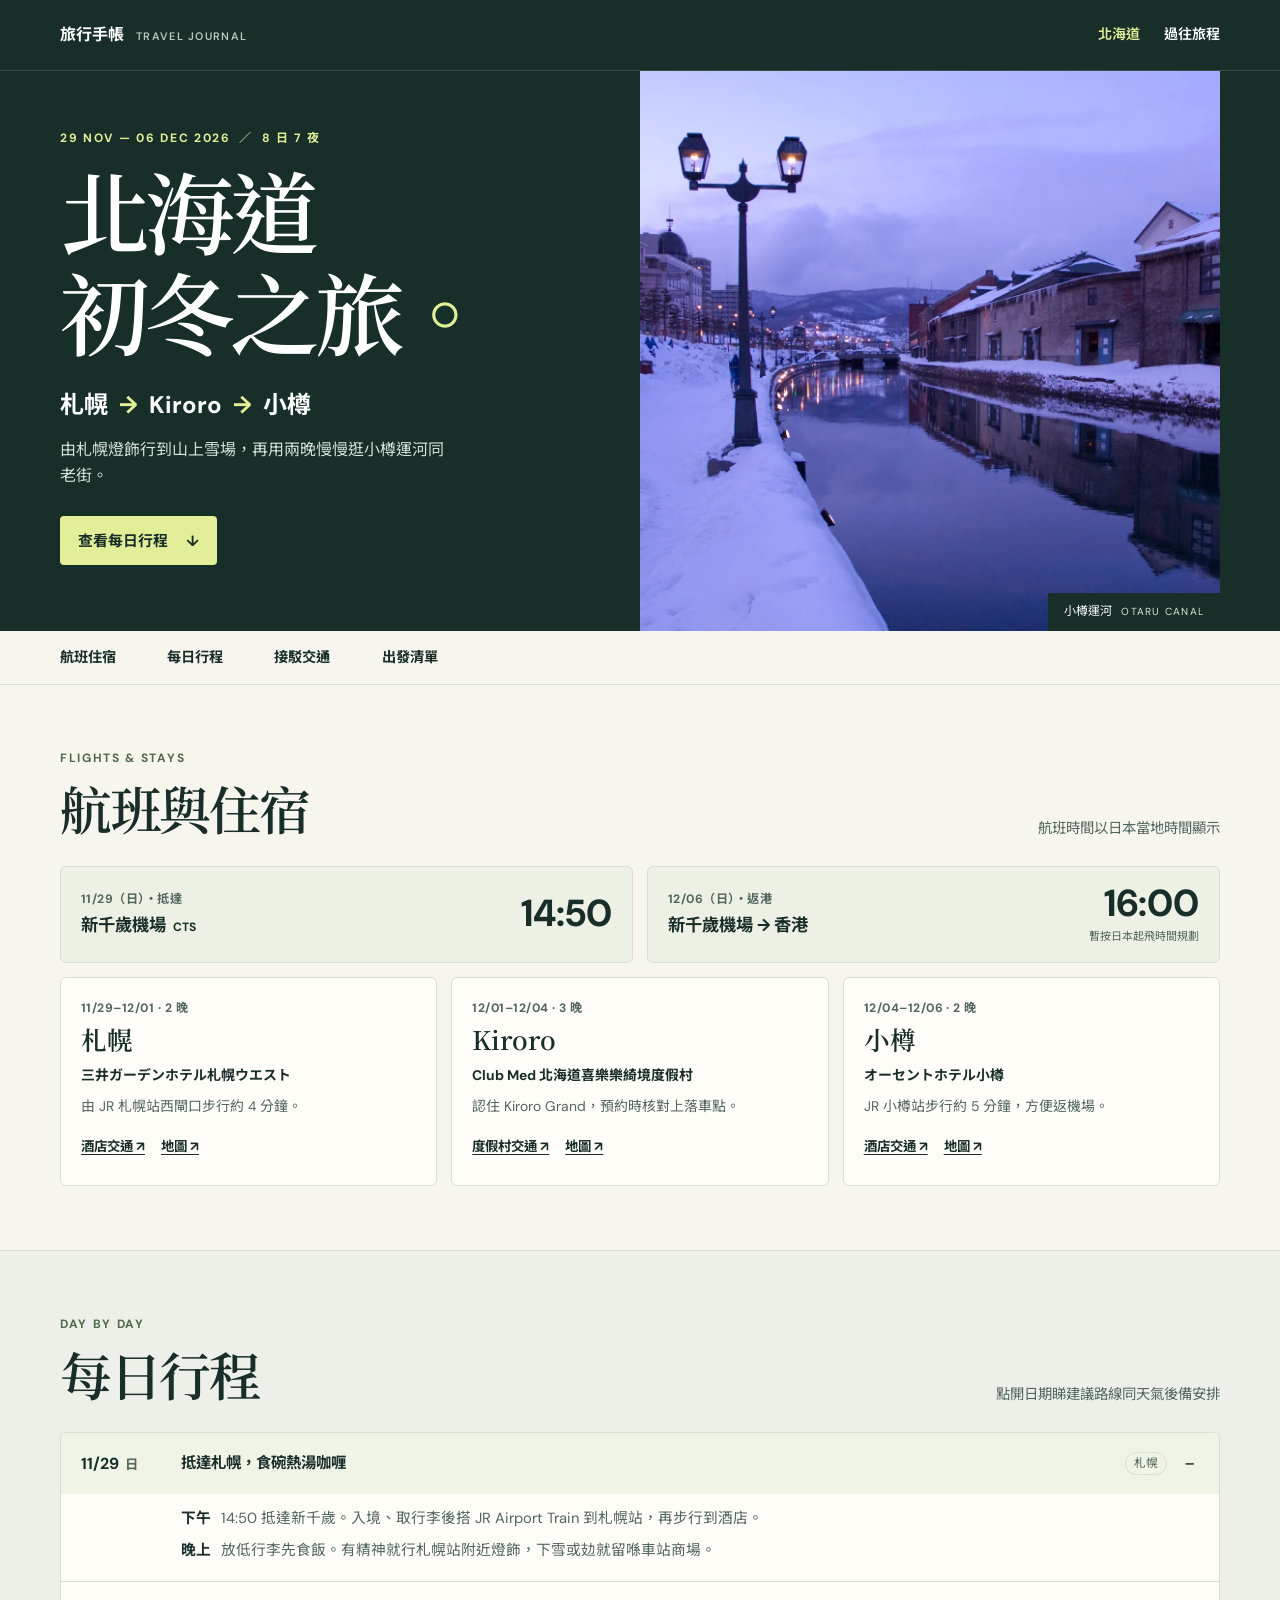
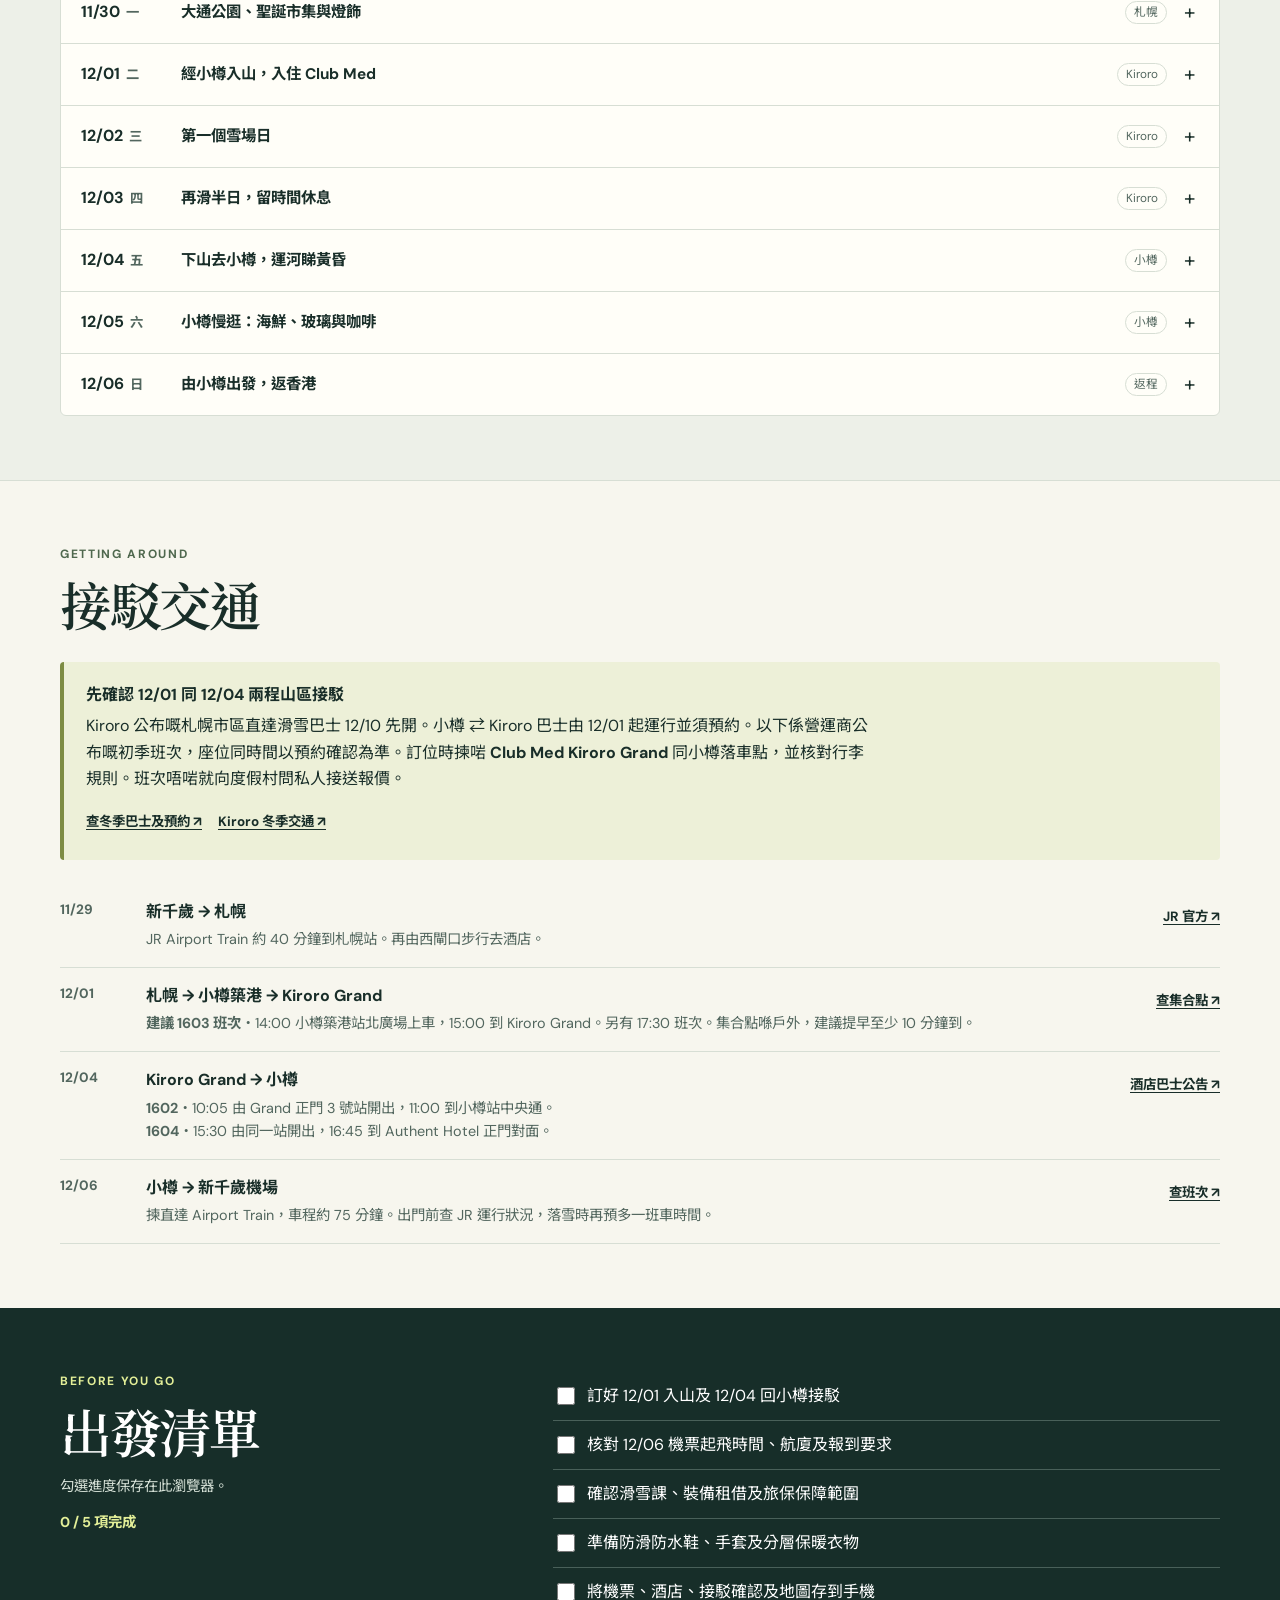
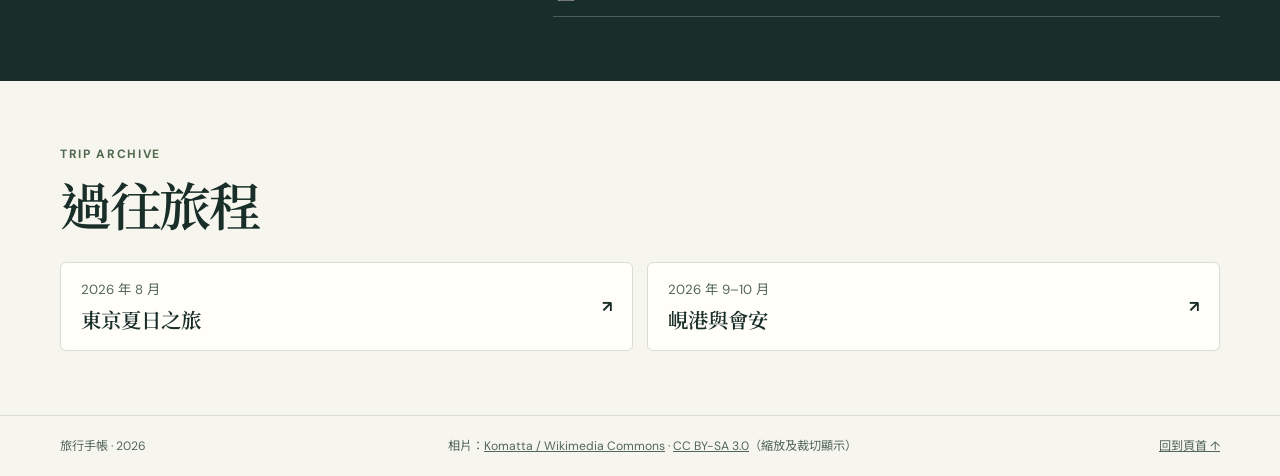
==== index.html @ d675f3b0 "Feature the 2026 Hokkaido winter itinerary" ====
<!doctype html>
<html lang="zh-Hant-HK">
<head>
  <meta charset="utf-8">
  <meta name="viewport" content="width=device-width, initial-scale=1">
  <meta name="theme-color" content="#172e29">
  <meta name="description" content="2026 北海道初冬旅行手帳：札幌、Kiroro、小樽。每日行程、酒店、接駁及出發清單。">
  <title>北海道初冬之旅｜旅行手帳</title>
  <link rel="preconnect" href="https://fonts.googleapis.com">
  <link rel="preconnect" href="https://fonts.gstatic.com" crossorigin>
  <link href="https://fonts.googleapis.com/css2?family=DM+Sans:wght@400;500;600;700&family=Noto+Sans+TC:wght@400;500;600;700&family=Noto+Serif+TC:wght@500;600;700&display=swap" rel="stylesheet">
  <link rel="stylesheet" href="hokkaido.css">
  <script src="script.js" defer></script>
</head>
<body id="top">
  <a class="skip-link" href="#hokkaido">跳至北海道行程</a>
  <header class="site-header">
    <div class="wrap topbar">
      <a class="wordmark" href="#top">旅行手帳 <span>TRAVEL JOURNAL</span></a>
      <nav aria-label="旅行手帳">
        <a href="#hokkaido" aria-current="page">北海道</a>
        <a href="archive.html">過往旅程</a>
      </nav>
    </div>
  </header>

  <main id="hokkaido">
    <section class="winter-hero" aria-labelledby="trip-title">
      <div class="hero-inner wrap">
        <div class="hero-text">
          <p class="kicker">29 NOV — 06 DEC 2026 <span aria-hidden="true">／</span> 8 日 7 夜</p>
          <h1 id="trip-title">北海道<br>初冬之旅<span>。</span></h1>
          <p class="hero-route">札幌 <span>→</span> Kiroro <span>→</span> 小樽</p>
          <p class="hero-description">由札幌燈飾行到山上雪場，再用兩晚慢慢逛小樽運河同老街。</p>
          <a class="primary-link" href="#itinerary">查看每日行程 <span aria-hidden="true">↓</span></a>
        </div>
        <figure class="hero-image">
          <img src="otaru-canal.webp" alt="冬日黃昏的小樽運河，石造倉庫倒映在水面" width="1200" height="1800" fetchpriority="high">
          <figcaption>小樽運河 <span lang="en">OTARU CANAL</span></figcaption>
        </figure>
      </div>
    </section>

    <nav class="section-nav" aria-label="北海道行程目錄">
      <div class="wrap nav-inner">
        <a href="#stays">航班住宿</a><a href="#itinerary">每日行程</a><a href="#transport">接駁交通</a><a href="#checklist">出發清單</a>
      </div>
    </nav>

    <section class="wrap section" id="stays" aria-labelledby="stays-title">
      <div class="section-heading">
        <div><p class="kicker">FLIGHTS &amp; STAYS</p><h2 id="stays-title">航班與住宿</h2></div>
        <p>航班時間以日本當地時間顯示</p>
      </div>
      <div class="flight-grid">
        <article class="flight">
          <div><p class="card-label">11/29（日）・抵達</p><h3>新千歲機場 <span>CTS</span></h3></div>
          <time datetime="2026-11-29T14:50:00+09:00">14:50</time>
        </article>
        <article class="flight">
          <div><p class="card-label">12/06（日）・返港</p><h3>新千歲機場 → 香港</h3></div>
          <div class="return-time"><time datetime="2026-12-06T16:00:00+09:00">16:00</time><small>暫按日本起飛時間規劃</small></div>
        </article>
      </div>
      <div class="stay-grid">
        <article class="stay">
          <p class="card-label">11/29–12/01 · 2 晚</p><h3>札幌</h3>
          <p class="hotel-name" lang="ja">三井ガーデンホテル札幌ウエスト</p>
          <p>由 JR 札幌站西閘口步行約 4 分鐘。</p>
          <div class="link-row"><a href="https://www.gardenhotels.co.jp/sapporo-west/eng/access/">酒店交通 ↗</a><a href="https://www.google.com/maps/search/?api=1&amp;query=Mitsui+Garden+Hotel+Sapporo+West">地圖 ↗</a></div>
        </article>
        <article class="stay">
          <p class="card-label">12/01–12/04 · 3 晚</p><h3>Kiroro</h3>
          <p class="hotel-name">Club Med 北海道喜樂樂綺境度假村</p>
          <p>認住 Kiroro Grand，預約時核對上落車點。</p>
          <div class="link-row"><a href="https://www.clubmed.co.jp/l/hokkaido-access">度假村交通 ↗</a><a href="https://www.google.com/maps/search/?api=1&amp;query=Club+Med+Kiroro+Grand">地圖 ↗</a></div>
        </article>
        <article class="stay">
          <p class="card-label">12/04–12/06 · 2 晚</p><h3>小樽</h3>
          <p class="hotel-name" lang="ja">オーセントホテル小樽</p>
          <p>JR 小樽站步行約 5 分鐘，方便返機場。</p>
          <div class="link-row"><a href="https://www.authent.co.jp/access/">酒店交通 ↗</a><a href="https://www.google.com/maps/search/?api=1&amp;query=Authent+Hotel+Otaru">地圖 ↗</a></div>
        </article>
      </div>
    </section>

    <section class="day-section" id="itinerary" aria-labelledby="itinerary-title">
      <div class="wrap section">
        <div class="section-heading">
          <div><p class="kicker">DAY BY DAY</p><h2 id="itinerary-title">每日行程</h2></div>
          <p>點開日期睇建議路線同天氣後備安排</p>
        </div>
        <div class="day-list">
          <details class="day-plan" open>
            <summary><time datetime="2026-11-29">11/29 <small>日</small></time><strong>抵達札幌，食碗熱湯咖喱</strong><span class="day-place">札幌</span></summary>
            <div class="day-content"><p><b>下午</b> 14:50 抵達新千歲。入境、取行李後搭 JR Airport Train 到札幌站，再步行到酒店。</p><p><b>晚上</b> 放低行李先食飯。有精神就行札幌站附近燈飾，下雪或攰就留喺車站商場。</p></div>
          </details>
          <details class="day-plan">
            <summary><time datetime="2026-11-30">11/30 <small>一</small></time><strong>大通公園、聖誕市集與燈飾</strong><span class="day-place">札幌</span></summary>
            <div class="day-content"><p><b>白天</b> 二條市場食海鮮午餐，下午行狸小路或者搵間咖啡店休息。</p><p><b>黃昏</b> 大通公園睇 <a href="https://www.sapporo.travel/en/spot/feature/winter/">白色燈樹節同德國聖誕市集 ↗</a>。風雪大就用札幌站至大通嘅地下通道縮短戶外路段。</p></div>
          </details>
          <details class="day-plan">
            <summary><time datetime="2026-12-01">12/01 <small>二</small></time><strong>經小樽入山，入住 Club Med</strong><span class="day-place">Kiroro</span></summary>
            <div class="day-content"><p><b>轉酒店</b> 建議搭 JR 去小樽築港站，喺站旁食午餐，再由北廣場搭 14:00 巴士，預計 15:00 到 Kiroro Grand。</p><p><b>入住後</b> 確認滑雪課程、租裝備同翌日開放雪道；早啲休息適應山上氣溫。<a href="#transport">睇接駁方案 ↓</a></p></div>
          </details>
          <details class="day-plan">
            <summary><time datetime="2026-12-02">12/02 <small>三</small></time><strong>第一個雪場日</strong><span class="day-place">Kiroro</span></summary>
            <div class="day-content"><p><b>上午</b> 如果雪道開放，安排滑雪熱身或入門課。出發前睇 <a href="https://www.kiroro.co.jp/">Kiroro 官網即日雪道及纜車狀況 ↗</a>。</p><p><b>下午</b> 視乎體力決定繼續滑定回酒店休息。雪況一般就改用度假村當日開放嘅室內設施。</p></div>
          </details>
          <details class="day-plan">
            <summary><time datetime="2026-12-03">12/03 <small>四</small></time><strong>再滑半日，留時間休息</strong><span class="day-place">Kiroro</span></summary>
            <div class="day-content"><p><b>上午</b> 雪況好就上第二堂或練習。想放慢可以喺度假村食早餐、浸浴或休息，按當日設施安排。</p><p><b>晚上</b> 整理雪具同濕衫，再核對翌日返小樽嘅集合點及行李安排。</p></div>
          </details>
          <details class="day-plan">
            <summary><time datetime="2026-12-04">12/04 <small>五</small></time><strong>下山去小樽，運河睇黃昏</strong><span class="day-place">小樽</span></summary>
            <div class="day-content"><p><b>轉酒店</b> 想留多啲時間行運河，可選 10:05 班次，11:00 到小樽站附近，步行去酒店寄存行李。想喺度假村留耐啲，可揀 15:30 班次，16:45 到酒店對面。</p><p><b>下午至傍晚</b> 想睇黃昏就揀早班。到埗後可以去 <a href="https://www.google.com/maps/search/?api=1&amp;query=Otaru+Canal+Asakusa+Bridge">淺草橋 ↗</a> 睇運河亮燈，晚餐揀壽司或海鮮。</p></div>
          </details>
          <details class="day-plan">
            <summary><time datetime="2026-12-05">12/05 <small>六</small></time><strong>小樽慢逛：海鮮、玻璃與咖啡</strong><span class="day-place">小樽</span></summary>
            <div class="day-content"><p><b>上午</b> 三角市場食海鮮丼，再去堺町通行玻璃店同 <a href="https://www.otaru-orgel.co.jp/en">小樽音樂盒堂 ↗</a>。</p><p><b>下午</b> 揀北一硝子三號館嘅咖啡館或 LeTAO 甜品休息，天氣好再沿運河散步。落雪就集中行店舖，留意濕滑路面。</p></div>
          </details>
          <details class="day-plan">
            <summary><time datetime="2026-12-06">12/06 <small>日</small></time><strong>由小樽出發，返香港</strong><span class="day-place">返程</span></summary>
            <div class="day-content"><p><b>上午</b> 早餐後退房，建議 10:45–11:15 左右由小樽站出發，以 13:00 前到新千歲國際線航廈為目標。</p><p><b>下午</b> 暫按新千歲 16:00 起飛規劃。以上係時間預算，請用機票同當日 JR 班次核對。</p></div>
          </details>
        </div>
      </div>
    </section>

    <section class="wrap section" id="transport" aria-labelledby="transport-title">
      <div class="section-heading">
        <div><p class="kicker">GETTING AROUND</p><h2 id="transport-title">接駁交通</h2></div>
      </div>
      <aside class="transfer-note"><h3>先確認 12/01 同 12/04 兩程山區接駁</h3><p>Kiroro 公布嘅札幌市區直達滑雪巴士 12/10 先開。小樽 ⇄ Kiroro 巴士由 12/01 起運行並須預約。以下係營運商公布嘅初季班次，座位同時間以預約確認為準。訂位時揀啱 <b>Club Med Kiroro Grand</b> 同小樽落車點，並核對行李規則。班次唔啱就向度假村問私人接送報價。</p><div class="link-row"><a href="https://www.access-n.jp/winter2026/en/skibus/detail/otaru_kiroro.html">查冬季巴士及預約 ↗</a><a href="https://www.kiroro.co.jp/access-winter/">Kiroro 冬季交通 ↗</a></div></aside>
      <ol class="transfer-list">
        <li><time datetime="2026-11-29">11/29</time><div><h3>新千歲 → 札幌</h3><p>JR Airport Train 約 40 分鐘到札幌站。再由西閘口步行去酒店。</p></div><a href="https://www.jrhokkaido.co.jp/global/english/travel/airport.html">JR 官方 ↗</a></li>
        <li><time datetime="2026-12-01">12/01</time><div><h3>札幌 → 小樽築港 → Kiroro Grand</h3><p><b>建議 1603 班次</b>・14:00 小樽築港站北廣場上車，15:00 到 Kiroro Grand。另有 17:30 班次。集合點喺戶外，建議提早至少 10 分鐘到。</p></div><a href="https://www.access-n.jp/winter2026/en/skibus/detail/otaru_kiroro.html">查集合點 ↗</a></li>
        <li><time datetime="2026-12-04">12/04</time><div><h3>Kiroro Grand → 小樽</h3><p><b>1602</b>・10:05 由 Grand 正門 3 號站開出，11:00 到小樽站中央通。<br><b>1604</b>・15:30 由同一站開出，16:45 到 Authent Hotel 正門對面。</p></div><a href="https://www.authent.co.jp/information/post-9957/">酒店巴士公告 ↗</a></li>
        <li><time datetime="2026-12-06">12/06</time><div><h3>小樽 → 新千歲機場</h3><p>揀直達 Airport Train，車程約 75 分鐘。出門前查 JR 運行狀況，落雪時再預多一班車時間。</p></div><a href="https://www.jrhokkaido.co.jp/global/english/travel/airport.html">查班次 ↗</a></li>
      </ol>
    </section>

    <section class="check-section" id="checklist" aria-labelledby="checklist-title">
      <div class="wrap section check-layout">
        <div><p class="kicker">BEFORE YOU GO</p><h2 id="checklist-title">出發清單</h2><p>勾選進度保存在此瀏覽器。</p><p class="check-progress" aria-live="polite" data-checklist-progress hidden></p></div>
        <div class="check-items">
          <label><input type="checkbox" data-checklist-key="hokkaido-bus">訂好 12/01 入山及 12/04 回小樽接駁</label>
          <label><input type="checkbox" data-checklist-key="hokkaido-flight">核對 12/06 機票起飛時間、航廈及報到要求</label>
          <label><input type="checkbox" data-checklist-key="hokkaido-ski">確認滑雪課、裝備租借及旅保保障範圍</label>
          <label><input type="checkbox" data-checklist-key="hokkaido-packing">準備防滑防水鞋、手套及分層保暖衣物</label>
          <label><input type="checkbox" data-checklist-key="hokkaido-offline">將機票、酒店、接駁確認及地圖存到手機</label>
        </div>
      </div>
    </section>

    <section class="wrap section trip-archive" aria-labelledby="archive-title">
      <div class="section-heading"><div><p class="kicker">TRIP ARCHIVE</p><h2 id="archive-title">過往旅程</h2></div></div>
      <div class="archive-grid">
        <a href="archive.html#tokyo"><span>2026 年 8 月</span><strong>東京夏日之旅</strong><b aria-hidden="true">↗</b></a>
        <a href="archive.html#vietnam"><span>2026 年 9–10 月</span><strong>峴港與會安</strong><b aria-hidden="true">↗</b></a>
      </div>
    </section>
  </main>
  <footer class="site-footer">
    <div class="wrap"><span>旅行手帳 · 2026</span><small>相片：<a href="https://commons.wikimedia.org/wiki/File:Otaru_Canal_Dusk.jpg">Komatta / Wikimedia Commons</a> · <a href="https://creativecommons.org/licenses/by-sa/3.0/">CC BY-SA 3.0</a>（縮放及裁切顯示）</small><a href="#top">回到頁首 ↑</a></div>
  </footer>
</body>
</html>
---- hokkaido.css ----
:root {
  color-scheme: light;
  --ink: #192e29;
  --forest: #172e29;
  --paper: #f7f6ee;
  --muted: #52665e;
  --line: #d7ded4;
  --lime: #e3ef98;
  --sans: "DM Sans", "Noto Sans TC", sans-serif;
  --serif: "Noto Serif TC", Georgia, serif;
}

* { box-sizing: border-box; }
html { scroll-behavior: smooth; }
body { margin: 0; background: var(--paper); color: var(--ink); font: 400 1rem/1.65 var(--sans); }
h1, h2, h3, p, figure { margin: 0; }
a { color: inherit; }
a:focus-visible, summary:focus-visible, input:focus-visible { outline: 3px solid #8f6e26; outline-offset: 4px; }
img { display: block; width: 100%; }
.wrap { width: min(1160px, calc(100% - 96px)); margin-inline: auto; }
.skip-link { position: absolute; z-index: 5; top: 12px; left: 12px; padding: 8px 12px; background: white; transform: translateY(-160%); }
.skip-link:focus { transform: none; }
section[id] { scroll-margin-top: 65px; }

.site-header { border-bottom: 1px solid #3b4e46; background: var(--forest); color: white; }
.topbar, .topbar nav { display: flex; align-items: center; justify-content: space-between; gap: 24px; }
.topbar { min-height: 70px; }
.topbar a { text-decoration: none; }
.topbar nav a { display: inline-flex; align-items: center; min-height: 44px; font-size: .88rem; font-weight: 600; }
.topbar nav a:hover, .topbar nav [aria-current] { color: var(--lime); }
.wordmark { font-weight: 700; }
.wordmark span { margin-left: 8px; color: #bbc8bb; font-size: .68rem; font-weight: 600; letter-spacing: .12em; }
.winter-hero { background: var(--forest); color: white; }
.hero-inner { display: grid; grid-template-columns: 1fr 1fr; align-items: stretch; }
.hero-text { align-self: center; padding: 52px 24px 60px 0; }
.kicker { margin-bottom: 12px; color: #4f684e; font-size: .75rem; font-weight: 700; letter-spacing: .14em; }
.hero-text .kicker { color: var(--lime); }
.hero-text .kicker span { margin-inline: 4px; }
.hero-text h1 { font: 600 clamp(3rem, 7vw, 6.8rem)/1.12 var(--serif); letter-spacing: -.055em; }
.hero-text h1 span { color: var(--lime); }
.hero-route { margin-top: 24px; font-size: clamp(1.03rem, 2.5vw, 1.5rem); font-weight: 700; }
.hero-route span { margin-inline: 5px; color: var(--lime); }
.hero-description { max-width: 24em; margin-top: 12px; color: #d6e1d7; }
.primary-link { display: inline-flex; min-height: 49px; align-items: center; gap: 18px; margin-top: 27px; padding-inline: 18px; border-radius: 4px; background: var(--lime); color: var(--ink); font-size: .93rem; font-weight: 700; text-decoration: none; }
.primary-link:hover { background: #f1f7c6; }
.hero-image { position: relative; min-height: clamp(450px, 48vw, 560px); overflow: hidden; background: #395950; }
.hero-image img { position: absolute; inset: 0; height: 100%; object-fit: cover; object-position: 50% 60%; }
.hero-image figcaption { position: absolute; right: 0; bottom: 0; padding: 9px 16px; background: #172e29; color: white; font-size: .75rem; }
.hero-image figcaption span { margin-left: 6px; color: #d9e4d1; font-size: .64rem; letter-spacing: .12em; }

.section-nav { position: sticky; z-index: 2; top: 0; border-bottom: 1px solid var(--line); background: var(--paper); }
.nav-inner { display: flex; gap: clamp(16px, 4vw, 52px); }
.nav-inner a { display: inline-flex; min-height: 53px; align-items: center; white-space: nowrap; font-size: .89rem; font-weight: 700; text-decoration: none; }
.nav-inner a:hover { text-decoration: underline; text-underline-offset: 5px; }
.section { padding-block: 64px; }
.section-heading { display: flex; align-items: end; justify-content: space-between; gap: 12px 32px; margin-bottom: 26px; }
.section-heading > p, .check-layout p:not(.kicker) { color: var(--muted); font-size: .9rem; }
.section h2 { font: 600 clamp(2rem, 4.4vw, 3.25rem)/1.24 var(--serif); letter-spacing: -.045em; }
.section .kicker { margin-bottom: 7px; }

.flight-grid, .archive-grid { display: grid; grid-template-columns: repeat(2, minmax(0, 1fr)); gap: 14px; }
.flight { display: flex; align-items: center; justify-content: space-between; gap: 6px 16px; min-height: 96px; padding: 16px 20px; border: 1px solid var(--line); border-radius: 6px; background: #edf0e5; }
.card-label { color: var(--muted); font-size: .76rem; font-weight: 700; letter-spacing: .04em; }
.flight h3 { margin-top: 2px; font-size: clamp(.91rem, 2vw, 1.08rem); }
.flight h3 span { margin-left: 3px; font-size: .75rem; }
.flight time { font-size: clamp(1.65rem, 4vw, 2.35rem); font-weight: 700; font-variant-numeric: tabular-nums; line-height: 1.12; }
.return-time { display: grid; gap: 2px; text-align: right; }
.return-time small { color: var(--muted); font-size: .69rem; }

.stay-grid { display: grid; grid-template-columns: repeat(3, minmax(0, 1fr)); gap: 14px; margin-top: 14px; }
.stay { display: flex; flex-direction: column; padding: 20px; border: 1px solid var(--line); border-radius: 6px; background: #fffef8; }
.stay h3 { margin-top: 5px; font: 600 1.6rem/1.3 var(--serif); }
.stay p:not(.card-label) { margin-top: 8px; color: var(--muted); font-size: .87rem; }
.stay p.hotel-name { color: var(--ink); font-weight: 700; }
.link-row { display: flex; flex-wrap: wrap; align-items: center; gap: 4px 16px; margin-top: 11px; }
.stay .link-row { margin-top: auto; padding-top: 11px; }
.link-row a, .transfer-list a { padding-block: 7px; font-size: .84rem; font-weight: 700; text-underline-offset: 3px; }
.day-content a { font-weight: 600; text-underline-offset: 3px; }

.day-section { border-block: 1px solid var(--line); background: #edf0e8; }
.day-list { overflow: hidden; border: 1px solid var(--line); border-radius: 6px; background: #fffef8; }
.day-plan + .day-plan { border-top: 1px solid var(--line); }
.day-plan summary { display: grid; grid-template-columns: 88px 1fr auto 20px; align-items: center; gap: 12px; min-height: 61px; padding: 12px 20px; cursor: pointer; list-style: none; }
.day-plan summary::-webkit-details-marker { display: none; }
.day-plan summary::after { content: "+"; text-align: center; font-size: 1.3rem; line-height: 1; }
.day-plan[open] summary::after { content: "−"; }
.day-plan summary:hover, .day-plan[open] summary { background: #f0f4e7; }
.day-plan summary:focus-visible { outline-offset: -3px; }
.day-plan time { font-weight: 700; font-variant-numeric: tabular-nums; }
.day-plan time small { margin-left: 2px; color: var(--muted); }
.day-plan strong { font-size: .96rem; }
.day-place { padding: 1px 8px; border: 1px solid var(--line); border-radius: 30px; color: var(--muted); font-size: .73rem; }
.day-content { padding: 12px 35px 19px 120px; color: var(--muted); font-size: .92rem; }
.day-content p + p { margin-top: 7px; }
.day-content b { margin-right: 6px; color: var(--ink); }
.day-content a[href="#transport"] { display: inline-block; margin-left: .35em; }

.transfer-note { padding: 20px 22px; border-left: 4px solid #7d8c43; border-radius: 4px; background: #edf0d8; }
.transfer-note h3, .transfer-list h3 { font-size: 1rem; }
.transfer-note p { max-width: 72ch; margin-top: 5px; }
.transfer-list { margin: 24px 0 0; padding: 0; list-style: none; }
.transfer-list li { display: grid; grid-template-columns: 74px 1fr auto; align-items: start; gap: 8px 12px; padding: 15px 0; border-bottom: 1px solid var(--line); }
.transfer-list time { color: var(--muted); font-size: .85rem; font-weight: 700; font-variant-numeric: tabular-nums; }
.transfer-list p { margin-top: 3px; color: var(--muted); font-size: .9rem; }

.check-section { background: var(--forest); color: white; }
.check-layout { display: grid; grid-template-columns: .8fr 1.2fr; align-items: start; gap: 20px 48px; }
.check-layout .kicker, .check-layout .check-progress:not(.kicker) { color: var(--lime); }
.check-layout p:not(.kicker) { margin-top: 12px; color: #d6e1d7; }
.check-progress { font-weight: 700; }
.check-items { display: grid; }
.check-items label { display: flex; align-items: center; gap: 12px; min-height: 49px; padding: 9px 4px; border-bottom: 1px solid #496059; cursor: pointer; }
.check-items label:has(:checked) { color: #dbe9c9; }
.check-items input { flex: 0 0 auto; width: 18px; height: 18px; margin: 0; accent-color: var(--lime); }
.archive-grid a { display: grid; grid-template-columns: 1fr auto; gap: 4px 12px; padding: 16px 20px; border: 1px solid var(--line); border-radius: 6px; background: #fffef8; text-decoration: none; }
.archive-grid a:hover { border-color: var(--muted); }
.archive-grid span { color: var(--muted); font-size: .83rem; }
.archive-grid strong { grid-row: 2; font: 600 1.28rem/1.4 var(--serif); }
.archive-grid b { grid-column: 2; grid-row: 1 / span 2; align-self: center; }
.site-footer { padding-block: 20px; border-top: 1px solid var(--line); color: var(--muted); }
.site-footer .wrap { display: flex; flex-wrap: wrap; justify-content: space-between; gap: 8px 24px; }
.site-footer span, .site-footer a, .site-footer small { font-size: .76rem; }

@media (max-width: 900px) {
  .wrap { width: calc(100% - 56px); }
  .stay { padding: 16px; }
}

@media (max-width: 670px) {
  .wrap { width: calc(100% - 36px); }
  .topbar, .topbar nav { gap: 12px; }
  .topbar { min-height: 58px; }
  .wordmark span { display: none; }
  .hero-inner { grid-template-columns: 1fr; }
  .hero-text { padding: 32px 0 26px; }
  .hero-text h1 { font-size: clamp(2.9rem, 12vw, 4.2rem); }
  .hero-route { margin-top: 13px; }
  .hero-description { margin-top: 7px; font-size: .94rem; }
  .primary-link { margin-top: 16px; }
  .hero-image { min-height: clamp(205px, 62vw, 320px); }
  .nav-inner { justify-content: space-between; gap: 6px; }
  .nav-inner a { font-size: clamp(.76rem, 3.5vw, .9rem); }
  .section { padding-block: 41px; }
  .section-heading { align-items: start; flex-direction: column; margin-bottom: 19px; }
  .flight-grid, .stay-grid, .archive-grid, .check-layout { grid-template-columns: 1fr; }
  .flight { min-height: 78px; padding: 12px 14px; }
  .day-plan summary { grid-template-columns: 64px minmax(0, 1fr) 18px; gap: 6px; padding-inline: 10px; }
  .day-plan time { font-size: .84rem; }
  .day-plan strong { font-size: .9rem; }
  .day-place { display: none; }
  .day-content { padding: 11px 15px 15px; }
  .transfer-list li { grid-template-columns: 51px 1fr; }
  .transfer-list li > a { grid-column: 2; padding-block: 3px; }
}

@media (prefers-reduced-motion: reduce) {
  html { scroll-behavior: auto; }
}
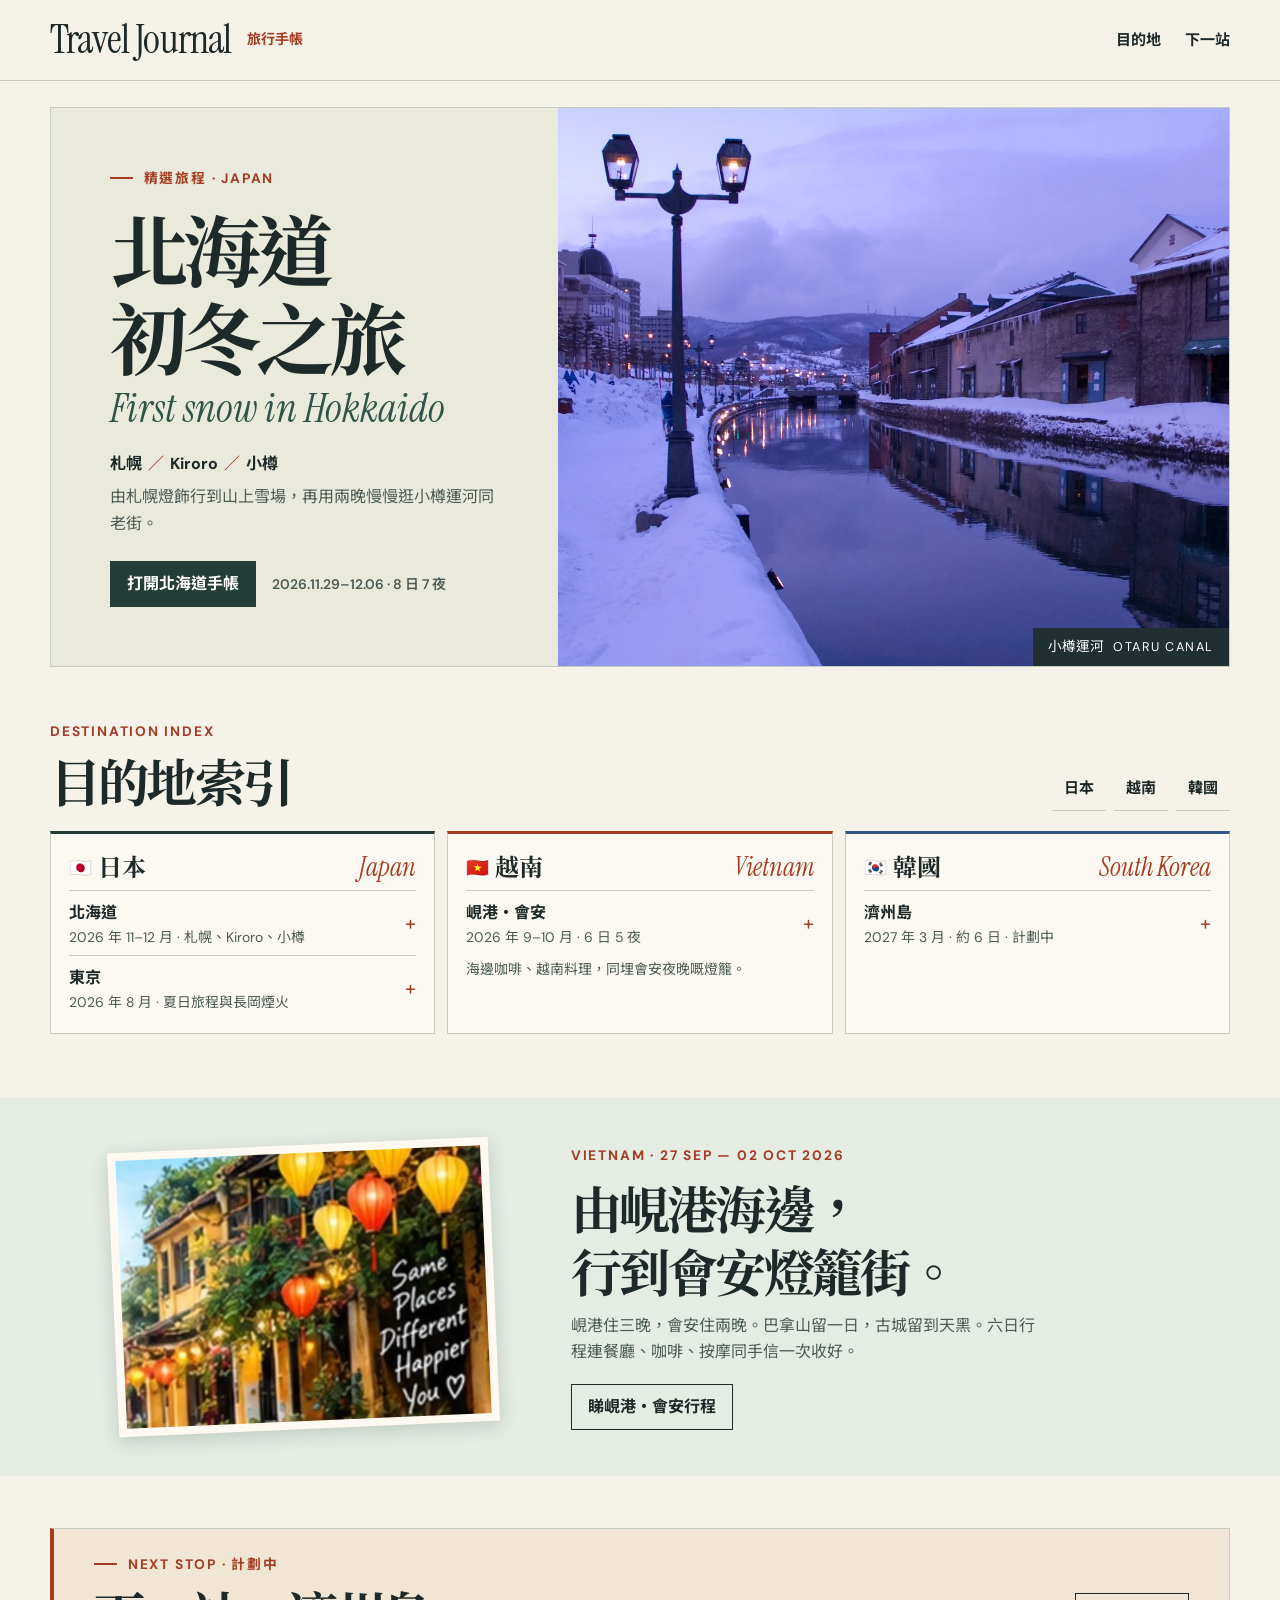
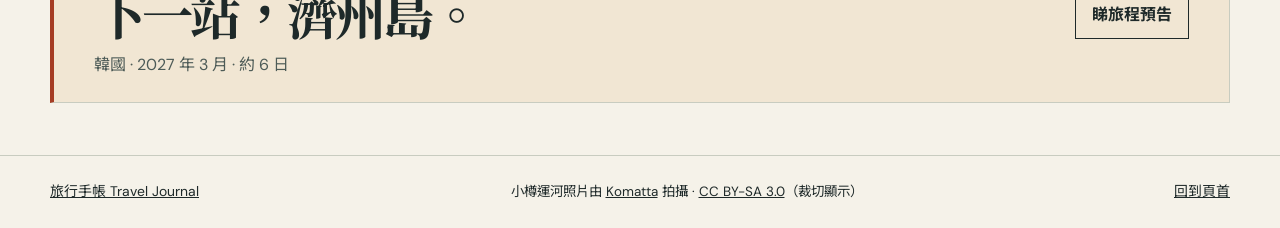
==== commit 3f4747df: "Publish destination journal with country flags and unified navigation" ====
--- a/index.html
+++ b/index.html
@@ -3,166 +3,82 @@
 <head>
   <meta charset="utf-8">
   <meta name="viewport" content="width=device-width, initial-scale=1">
-  <meta name="theme-color" content="#172e29">
-  <meta name="description" content="2026 北海道初冬旅行手帳：札幌、Kiroro、小樽。每日行程、酒店、接駁及出發清單。">
-  <title>北海道初冬之旅｜旅行手帳</title>
+  <meta name="theme-color" content="#f5f2e9">
+  <meta name="description" content="旅行手帳。由北海道初冬到峴港與會安，再一路寫到下一站。">
+  <title>旅行手帳 · Travel Journal</title>
   <link rel="preconnect" href="https://fonts.googleapis.com">
   <link rel="preconnect" href="https://fonts.gstatic.com" crossorigin>
-  <link href="https://fonts.googleapis.com/css2?family=DM+Sans:wght@400;500;600;700&family=Noto+Sans+TC:wght@400;500;600;700&family=Noto+Serif+TC:wght@500;600;700&display=swap" rel="stylesheet">
-  <link rel="stylesheet" href="hokkaido.css">
-  <script src="script.js" defer></script>
+  <link href="https://fonts.googleapis.com/css2?family=DM+Sans:wght@400;500;600;700&family=Instrument+Serif:ital@0;1&family=Noto+Sans+TC:wght@400;500;600;700&family=Noto+Serif+TC:wght@500;600;700&display=swap" rel="stylesheet">
+  <link rel="stylesheet" href="journal.css">
+  <script src="journal.js" defer></script>
 </head>
 <body id="top">
-  <a class="skip-link" href="#hokkaido">跳至北海道行程</a>
-  <header class="site-header">
-    <div class="wrap topbar">
-      <a class="wordmark" href="#top">旅行手帳 <span>TRAVEL JOURNAL</span></a>
-      <nav aria-label="旅行手帳">
-        <a href="#hokkaido" aria-current="page">北海道</a>
-        <a href="archive.html">過往旅程</a>
-      </nav>
+  <a class="skip-link" href="#main">跳至主要內容</a>
+  <header class="journal-header">
+    <div class="frame masthead">
+      <a class="brand" href="./"><span lang="en">Travel Journal</span><span>旅行手帳</span></a>
+      <nav aria-label="主選單"><a href="#destinations">目的地</a><a href="#next">下一站</a></nav>
     </div>
   </header>
-
-  <main id="hokkaido">
-    <section class="winter-hero" aria-labelledby="trip-title">
-      <div class="hero-inner wrap">
-        <div class="hero-text">
-          <p class="kicker">29 NOV — 06 DEC 2026 <span aria-hidden="true">／</span> 8 日 7 夜</p>
-          <h1 id="trip-title">北海道<br>初冬之旅<span>。</span></h1>
-          <p class="hero-route">札幌 <span>→</span> Kiroro <span>→</span> 小樽</p>
-          <p class="hero-description">由札幌燈飾行到山上雪場，再用兩晚慢慢逛小樽運河同老街。</p>
-          <a class="primary-link" href="#itinerary">查看每日行程 <span aria-hidden="true">↓</span></a>
-        </div>
-        <figure class="hero-image">
-          <img src="otaru-canal.webp" alt="冬日黃昏的小樽運河，石造倉庫倒映在水面" width="1200" height="1800" fetchpriority="high">
-          <figcaption>小樽運河 <span lang="en">OTARU CANAL</span></figcaption>
-        </figure>
+  <main id="main">
+    <section class="frame cover" aria-labelledby="cover-title">
+      <div class="cover-copy">
+        <p class="eyebrow"><span class="accent-rule"></span> 精選旅程 · JAPAN</p>
+        <h1 id="cover-title">北海道<span>初冬之旅</span></h1>
+        <p class="cover-english" lang="en">First snow in Hokkaido</p>
+        <p class="cover-route">札幌 <span>／</span> Kiroro <span>／</span> 小樽</p>
+        <p class="cover-deck">由札幌燈飾行到山上雪場，再用兩晚慢慢逛小樽運河同老街。</p>
+        <div class="cover-actions"><a class="button" href="hokkaido.html">打開北海道手帳</a><span>2026.11.29–12.06 · 8 日 7 夜</span></div>
+      </div>
+      <figure class="cover-photo">
+        <img src="otaru-canal.webp" alt="初冬黃昏的小樽運河，石造倉庫倒映在水面" width="1200" height="1800" fetchpriority="high">
+        <figcaption>小樽運河 <span lang="en">OTARU CANAL</span></figcaption>
+      </figure>
+    </section>
+    <section class="frame directory" id="destinations" aria-labelledby="destination-title">
+      <div class="section-top">
+        <div><p class="eyebrow">DESTINATION INDEX</p><h2 id="destination-title">目的地索引</h2></div>
+        <nav class="country-nav" aria-label="按國家探索">
+          <a href="#japan">日本</a><a href="#vietnam">越南</a><a href="#korea">韓國</a>
+        </nav>
+      </div>
+      <div class="country-grid">
+        <section class="country" id="japan" aria-labelledby="japan-title">
+          <div class="country-title"><h3 id="japan-title"><span aria-hidden="true">🇯🇵</span> 日本</h3><span lang="en">Japan</span></div>
+          <a class="trip-entry" href="hokkaido.html"><span><strong>北海道</strong><small>2026 年 11–12 月 · 札幌、Kiroro、小樽</small></span><span class="link-mark" aria-hidden="true">+</span></a>
+          <a class="trip-entry" href="archive.html#tokyo"><span><strong>東京</strong><small>2026 年 8 月 · 夏日旅程與長岡煙火</small></span><span class="link-mark" aria-hidden="true">+</span></a>
+        </section>
+        <section class="country" id="vietnam" aria-labelledby="vietnam-title">
+          <div class="country-title"><h3 id="vietnam-title"><span aria-hidden="true">🇻🇳</span> 越南</h3><span lang="en">Vietnam</span></div>
+          <a class="trip-entry" href="da-nang-hoi-an.html"><span><strong>峴港・會安</strong><small>2026 年 9–10 月 · 6 日 5 夜</small></span><span class="link-mark" aria-hidden="true">+</span></a>
+          <p class="country-note">海邊咖啡、越南料理，同埋會安夜晚嘅燈籠。</p>
+        </section>
+        <section class="country" id="korea" aria-labelledby="korea-title">
+          <div class="country-title"><h3 id="korea-title"><span aria-hidden="true">🇰🇷</span> 韓國</h3><span lang="en">South Korea</span></div>
+          <a class="trip-entry" href="jeju.html"><span><strong>濟州島</strong><small>2027 年 3 月 · 約 6 日 · 計劃中</small></span><span class="link-mark" aria-hidden="true">+</span></a>
+        </section>
       </div>
     </section>
-
-    <nav class="section-nav" aria-label="北海道行程目錄">
-      <div class="wrap nav-inner">
-        <a href="#stays">航班住宿</a><a href="#itinerary">每日行程</a><a href="#transport">接駁交通</a><a href="#checklist">出發清單</a>
-      </div>
-    </nav>
-
-    <section class="wrap section" id="stays" aria-labelledby="stays-title">
-      <div class="section-heading">
-        <div><p class="kicker">FLIGHTS &amp; STAYS</p><h2 id="stays-title">航班與住宿</h2></div>
-        <p>航班時間以日本當地時間顯示</p>
-      </div>
-      <div class="flight-grid">
-        <article class="flight">
-          <div><p class="card-label">11/29（日）・抵達</p><h3>新千歲機場 <span>CTS</span></h3></div>
-          <time datetime="2026-11-29T14:50:00+09:00">14:50</time>
-        </article>
-        <article class="flight">
-          <div><p class="card-label">12/06（日）・返港</p><h3>新千歲機場 → 香港</h3></div>
-          <div class="return-time"><time datetime="2026-12-06T16:00:00+09:00">16:00</time><small>暫按日本起飛時間規劃</small></div>
-        </article>
-      </div>
-      <div class="stay-grid">
-        <article class="stay">
-          <p class="card-label">11/29–12/01 · 2 晚</p><h3>札幌</h3>
-          <p class="hotel-name" lang="ja">三井ガーデンホテル札幌ウエスト</p>
-          <p>由 JR 札幌站西閘口步行約 4 分鐘。</p>
-          <div class="link-row"><a href="https://www.gardenhotels.co.jp/sapporo-west/eng/access/">酒店交通 ↗</a><a href="https://www.google.com/maps/search/?api=1&amp;query=Mitsui+Garden+Hotel+Sapporo+West">地圖 ↗</a></div>
-        </article>
-        <article class="stay">
-          <p class="card-label">12/01–12/04 · 3 晚</p><h3>Kiroro</h3>
-          <p class="hotel-name">Club Med 北海道喜樂樂綺境度假村</p>
-          <p>認住 Kiroro Grand，預約時核對上落車點。</p>
-          <div class="link-row"><a href="https://www.clubmed.co.jp/l/hokkaido-access">度假村交通 ↗</a><a href="https://www.google.com/maps/search/?api=1&amp;query=Club+Med+Kiroro+Grand">地圖 ↗</a></div>
-        </article>
-        <article class="stay">
-          <p class="card-label">12/04–12/06 · 2 晚</p><h3>小樽</h3>
-          <p class="hotel-name" lang="ja">オーセントホテル小樽</p>
-          <p>JR 小樽站步行約 5 分鐘，方便返機場。</p>
-          <div class="link-row"><a href="https://www.authent.co.jp/access/">酒店交通 ↗</a><a href="https://www.google.com/maps/search/?api=1&amp;query=Authent+Hotel+Otaru">地圖 ↗</a></div>
-        </article>
-      </div>
-    </section>
-
-    <section class="day-section" id="itinerary" aria-labelledby="itinerary-title">
-      <div class="wrap section">
-        <div class="section-heading">
-          <div><p class="kicker">DAY BY DAY</p><h2 id="itinerary-title">每日行程</h2></div>
-          <p>點開日期睇建議路線同天氣後備安排</p>
-        </div>
-        <div class="day-list">
-          <details class="day-plan" open>
-            <summary><time datetime="2026-11-29">11/29 <small>日</small></time><strong>抵達札幌，食碗熱湯咖喱</strong><span class="day-place">札幌</span></summary>
-            <div class="day-content"><p><b>下午</b> 14:50 抵達新千歲。入境、取行李後搭 JR Airport Train 到札幌站，再步行到酒店。</p><p><b>晚上</b> 放低行李先食飯。有精神就行札幌站附近燈飾，下雪或攰就留喺車站商場。</p></div>
-          </details>
-          <details class="day-plan">
-            <summary><time datetime="2026-11-30">11/30 <small>一</small></time><strong>大通公園、聖誕市集與燈飾</strong><span class="day-place">札幌</span></summary>
-            <div class="day-content"><p><b>白天</b> 二條市場食海鮮午餐，下午行狸小路或者搵間咖啡店休息。</p><p><b>黃昏</b> 大通公園睇 <a href="https://www.sapporo.travel/en/spot/feature/winter/">白色燈樹節同德國聖誕市集 ↗</a>。風雪大就用札幌站至大通嘅地下通道縮短戶外路段。</p></div>
-          </details>
-          <details class="day-plan">
-            <summary><time datetime="2026-12-01">12/01 <small>二</small></time><strong>經小樽入山，入住 Club Med</strong><span class="day-place">Kiroro</span></summary>
-            <div class="day-content"><p><b>轉酒店</b> 建議搭 JR 去小樽築港站，喺站旁食午餐，再由北廣場搭 14:00 巴士，預計 15:00 到 Kiroro Grand。</p><p><b>入住後</b> 確認滑雪課程、租裝備同翌日開放雪道；早啲休息適應山上氣溫。<a href="#transport">睇接駁方案 ↓</a></p></div>
-          </details>
-          <details class="day-plan">
-            <summary><time datetime="2026-12-02">12/02 <small>三</small></time><strong>第一個雪場日</strong><span class="day-place">Kiroro</span></summary>
-            <div class="day-content"><p><b>上午</b> 如果雪道開放，安排滑雪熱身或入門課。出發前睇 <a href="https://www.kiroro.co.jp/">Kiroro 官網即日雪道及纜車狀況 ↗</a>。</p><p><b>下午</b> 視乎體力決定繼續滑定回酒店休息。雪況一般就改用度假村當日開放嘅室內設施。</p></div>
-          </details>
-          <details class="day-plan">
-            <summary><time datetime="2026-12-03">12/03 <small>四</small></time><strong>再滑半日，留時間休息</strong><span class="day-place">Kiroro</span></summary>
-            <div class="day-content"><p><b>上午</b> 雪況好就上第二堂或練習。想放慢可以喺度假村食早餐、浸浴或休息，按當日設施安排。</p><p><b>晚上</b> 整理雪具同濕衫，再核對翌日返小樽嘅集合點及行李安排。</p></div>
-          </details>
-          <details class="day-plan">
-            <summary><time datetime="2026-12-04">12/04 <small>五</small></time><strong>下山去小樽，運河睇黃昏</strong><span class="day-place">小樽</span></summary>
-            <div class="day-content"><p><b>轉酒店</b> 想留多啲時間行運河，可選 10:05 班次，11:00 到小樽站附近，步行去酒店寄存行李。想喺度假村留耐啲，可揀 15:30 班次，16:45 到酒店對面。</p><p><b>下午至傍晚</b> 想睇黃昏就揀早班。到埗後可以去 <a href="https://www.google.com/maps/search/?api=1&amp;query=Otaru+Canal+Asakusa+Bridge">淺草橋 ↗</a> 睇運河亮燈，晚餐揀壽司或海鮮。</p></div>
-          </details>
-          <details class="day-plan">
-            <summary><time datetime="2026-12-05">12/05 <small>六</small></time><strong>小樽慢逛：海鮮、玻璃與咖啡</strong><span class="day-place">小樽</span></summary>
-            <div class="day-content"><p><b>上午</b> 三角市場食海鮮丼，再去堺町通行玻璃店同 <a href="https://www.otaru-orgel.co.jp/en">小樽音樂盒堂 ↗</a>。</p><p><b>下午</b> 揀北一硝子三號館嘅咖啡館或 LeTAO 甜品休息，天氣好再沿運河散步。落雪就集中行店舖，留意濕滑路面。</p></div>
-          </details>
-          <details class="day-plan">
-            <summary><time datetime="2026-12-06">12/06 <small>日</small></time><strong>由小樽出發，返香港</strong><span class="day-place">返程</span></summary>
-            <div class="day-content"><p><b>上午</b> 早餐後退房，建議 10:45–11:15 左右由小樽站出發，以 13:00 前到新千歲國際線航廈為目標。</p><p><b>下午</b> 暫按新千歲 16:00 起飛規劃。以上係時間預算，請用機票同當日 JR 班次核對。</p></div>
-          </details>
+    <section class="dispatch" aria-labelledby="dispatch-title">
+      <div class="frame dispatch-inner">
+        <figure class="postcard"><img src="hoi-an-lanterns.webp" alt="原行程圖中的會安燈籠街插畫" width="480" height="469" loading="lazy"></figure>
+        <div class="dispatch-copy">
+          <p class="eyebrow">VIETNAM · 27 SEP — 02 OCT 2026</p>
+          <h2 id="dispatch-title">由峴港海邊，<br>行到會安燈籠街。</h2>
+          <p>峴港住三晚，會安住兩晚。巴拿山留一日，古城留到天黑。六日行程連餐廳、咖啡、按摩同手信一次收好。</p>
+          <a class="button button-outline" href="da-nang-hoi-an.html">睇峴港・會安行程</a>
         </div>
       </div>
     </section>
-
-    <section class="wrap section" id="transport" aria-labelledby="transport-title">
-      <div class="section-heading">
-        <div><p class="kicker">GETTING AROUND</p><h2 id="transport-title">接駁交通</h2></div>
+    <section class="frame next-stop" id="next" aria-labelledby="next-title">
+      <div>
+        <p class="eyebrow"><span class="accent-rule"></span> NEXT STOP · 計劃中</p>
+        <h2 id="next-title">下一站，濟州島。</h2>
+        <p>韓國 · 2027 年 3 月 · 約 6 日</p>
       </div>
-      <aside class="transfer-note"><h3>先確認 12/01 同 12/04 兩程山區接駁</h3><p>Kiroro 公布嘅札幌市區直達滑雪巴士 12/10 先開。小樽 ⇄ Kiroro 巴士由 12/01 起運行並須預約。以下係營運商公布嘅初季班次，座位同時間以預約確認為準。訂位時揀啱 <b>Club Med Kiroro Grand</b> 同小樽落車點，並核對行李規則。班次唔啱就向度假村問私人接送報價。</p><div class="link-row"><a href="https://www.access-n.jp/winter2026/en/skibus/detail/otaru_kiroro.html">查冬季巴士及預約 ↗</a><a href="https://www.kiroro.co.jp/access-winter/">Kiroro 冬季交通 ↗</a></div></aside>
-      <ol class="transfer-list">
-        <li><time datetime="2026-11-29">11/29</time><div><h3>新千歲 → 札幌</h3><p>JR Airport Train 約 40 分鐘到札幌站。再由西閘口步行去酒店。</p></div><a href="https://www.jrhokkaido.co.jp/global/english/travel/airport.html">JR 官方 ↗</a></li>
-        <li><time datetime="2026-12-01">12/01</time><div><h3>札幌 → 小樽築港 → Kiroro Grand</h3><p><b>建議 1603 班次</b>・14:00 小樽築港站北廣場上車，15:00 到 Kiroro Grand。另有 17:30 班次。集合點喺戶外，建議提早至少 10 分鐘到。</p></div><a href="https://www.access-n.jp/winter2026/en/skibus/detail/otaru_kiroro.html">查集合點 ↗</a></li>
-        <li><time datetime="2026-12-04">12/04</time><div><h3>Kiroro Grand → 小樽</h3><p><b>1602</b>・10:05 由 Grand 正門 3 號站開出，11:00 到小樽站中央通。<br><b>1604</b>・15:30 由同一站開出，16:45 到 Authent Hotel 正門對面。</p></div><a href="https://www.authent.co.jp/information/post-9957/">酒店巴士公告 ↗</a></li>
-        <li><time datetime="2026-12-06">12/06</time><div><h3>小樽 → 新千歲機場</h3><p>揀直達 Airport Train，車程約 75 分鐘。出門前查 JR 運行狀況，落雪時再預多一班車時間。</p></div><a href="https://www.jrhokkaido.co.jp/global/english/travel/airport.html">查班次 ↗</a></li>
-      </ol>
-    </section>
-
-    <section class="check-section" id="checklist" aria-labelledby="checklist-title">
-      <div class="wrap section check-layout">
-        <div><p class="kicker">BEFORE YOU GO</p><h2 id="checklist-title">出發清單</h2><p>勾選進度保存在此瀏覽器。</p><p class="check-progress" aria-live="polite" data-checklist-progress hidden></p></div>
-        <div class="check-items">
-          <label><input type="checkbox" data-checklist-key="hokkaido-bus">訂好 12/01 入山及 12/04 回小樽接駁</label>
-          <label><input type="checkbox" data-checklist-key="hokkaido-flight">核對 12/06 機票起飛時間、航廈及報到要求</label>
-          <label><input type="checkbox" data-checklist-key="hokkaido-ski">確認滑雪課、裝備租借及旅保保障範圍</label>
-          <label><input type="checkbox" data-checklist-key="hokkaido-packing">準備防滑防水鞋、手套及分層保暖衣物</label>
-          <label><input type="checkbox" data-checklist-key="hokkaido-offline">將機票、酒店、接駁確認及地圖存到手機</label>
-        </div>
-      </div>
-    </section>
-
-    <section class="wrap section trip-archive" aria-labelledby="archive-title">
-      <div class="section-heading"><div><p class="kicker">TRIP ARCHIVE</p><h2 id="archive-title">過往旅程</h2></div></div>
-      <div class="archive-grid">
-        <a href="archive.html#tokyo"><span>2026 年 8 月</span><strong>東京夏日之旅</strong><b aria-hidden="true">↗</b></a>
-        <a href="archive.html#vietnam"><span>2026 年 9–10 月</span><strong>峴港與會安</strong><b aria-hidden="true">↗</b></a>
-      </div>
+      <a class="button button-outline" href="jeju.html">睇旅程預告</a>
     </section>
   </main>
-  <footer class="site-footer">
-    <div class="wrap"><span>旅行手帳 · 2026</span><small>相片：<a href="https://commons.wikimedia.org/wiki/File:Otaru_Canal_Dusk.jpg">Komatta / Wikimedia Commons</a> · <a href="https://creativecommons.org/licenses/by-sa/3.0/">CC BY-SA 3.0</a>（縮放及裁切顯示）</small><a href="#top">回到頁首 ↑</a></div>
-  </footer>
+  <footer class="journal-footer"><div class="frame"><a href="./">旅行手帳 <span lang="en">Travel Journal</span></a><small>小樽運河照片由 <a href="https://commons.wikimedia.org/wiki/File:Otaru_Canal_Dusk.jpg">Komatta</a> 拍攝 · <a href="https://creativecommons.org/licenses/by-sa/3.0/">CC BY-SA 3.0</a>（裁切顯示）</small><a href="#top">回到頁首</a></div></footer>
 </body>
 </html>
--- a/journal.css
+++ b/journal.css
@@ -0,0 +1,151 @@
+:root {
+  color-scheme: light;
+  --paper: #f5f2e9;
+  --ink: #1e2929;
+  --muted: #4d5b57;
+  --line: #c8ccc0;
+  --forest: #233d37;
+  --accent: #a53d24;
+  --serif: "Noto Serif TC", Georgia, serif;
+  --display: "Instrument Serif", Georgia, serif;
+  --sans: "DM Sans", "Noto Sans TC", sans-serif;
+}
+* { box-sizing: border-box; }
+html { scroll-behavior: smooth; }
+body { margin: 0; background: var(--paper); color: var(--ink); font: 400 1rem/1.65 var(--sans); }
+h1, h2, h3, p, dl, dd, figure { margin: 0; }
+a { color: inherit; }
+img { display: block; width: 100%; height: auto; }
+a:focus-visible, summary:focus-visible { outline: 3px solid #ad5024; outline-offset: 4px; }
+[id] { scroll-margin-top: 20px; }
+.frame { width: min(1220px, calc(100% - 100px)); margin-inline: auto; }
+.skip-link { position: absolute; top: 10px; left: 10px; padding: 10px; background: white; z-index: 2; transform: translateY(-160%); }
+.skip-link:focus { transform: none; }
+.journal-header { border-bottom: 1px solid var(--line); }
+.masthead, .masthead nav, .brand { display: flex; align-items: center; gap: 24px; }
+.masthead { justify-content: space-between; min-height: 80px; }
+.brand, .masthead nav a { text-decoration: none; }
+.brand { gap: 15px; }
+.brand span:first-child { font: 400 clamp(1.8rem, 4vw, 2.55rem)/1 var(--display); letter-spacing: -.02em; }
+.brand span:last-child { font-size: .88rem; font-weight: 700; color: var(--accent); }
+.masthead nav a, .country-nav a { display: inline-flex; align-items: center; min-height: 44px; font-weight: 700; font-size: .94rem; }
+.masthead nav a:hover, .country-nav a:hover { color: var(--accent); }
+.eyebrow { color: var(--accent); font-size: .86rem; font-weight: 700; letter-spacing: .13em; }
+.accent-rule { display: inline-block; width: 23px; margin-right: 6px; border-top: 2px solid currentColor; vertical-align: .28em; }
+.cover { display: grid; grid-template-columns: .86fr 1.14fr; margin-top: 26px; border: 1px solid var(--line); background: #e9e9dc; }
+.cover-copy { display: flex; align-items: start; flex-direction: column; justify-content: center; padding: clamp(25px, 4.6vw, 68px); }
+.cover h1, .article-title { font: 700 clamp(3.4rem, 6.1vw, 6.2rem)/1.13 var(--serif); letter-spacing: -.065em; }
+.cover h1 { margin: 13px 0 0; }
+.cover h1 span { display: block; }
+.cover-english { margin: 9px 0 20px; color: #30534a; font: italic 400 clamp(1.9rem, 3.1vw, 3.2rem)/1.08 var(--display); }
+.cover-route { font-weight: 700; }
+.cover-route span { color: var(--accent); margin-inline: 2px; }
+.cover-deck { color: var(--muted); margin-top: 7px; max-width: 26em; }
+.cover-actions { display: flex; align-items: center; flex-wrap: wrap; gap: 10px 16px; margin-top: 24px; }
+.cover-actions > span { color: var(--muted); font-size: .87rem; font-weight: 600; }
+.button { display: inline-flex; align-items: center; min-height: 46px; padding: 8px 16px; background: var(--forest); border: 1px solid var(--forest); color: white; font-weight: 700; text-decoration: none; white-space: nowrap; }
+.button:hover { background: #39645a; border-color: #39645a; }
+.button-outline { background: transparent; color: inherit; border-color: currentColor; }
+.button-outline:hover { background: var(--forest); color: white; }
+.cover-photo { position: relative; min-height: 490px; background: #364655; }
+.cover-photo img { position: absolute; inset: 0; height: 100%; object-fit: cover; object-position: 52% 58%; }
+.cover-photo figcaption { position: absolute; bottom: 0; right: 0; padding: 8px 15px; background: #202f31; color: white; font-size: .85rem; }
+.cover-photo figcaption span { margin-left: 5px; font-size: .79rem; letter-spacing: .12em; }
+.directory { padding-block: 53px 64px; }
+.section-top, .next-stop, .journal-footer .frame { display: flex; align-items: end; justify-content: space-between; gap: 12px 24px; }
+.section-top h2, .dispatch h2, .next-stop h2, .article-content h2 { font: 700 clamp(2rem, 4vw, 3.3rem)/1.22 var(--serif); letter-spacing: -.055em; }
+.section-top h2, .next-stop h2 { margin-top: 6px; }
+.country-nav { display: flex; flex-wrap: wrap; gap: 4px 8px; }
+.country-nav a { justify-content: center; min-width: 54px; padding-inline: 8px; border-bottom: 1px solid var(--line); text-decoration: none; }
+.country-grid { display: grid; grid-template-columns: repeat(3, minmax(0, 1fr)); gap: 12px; margin-top: 20px; }
+.country { padding: 16px 18px 13px; border: 1px solid var(--line); background: #fbf9f1; }
+.country:target { border-color: var(--accent); box-shadow: inset 0 3px var(--accent); }
+.country-title { display: flex; align-items: baseline; justify-content: space-between; gap: 8px; margin-bottom: 8px; }
+.country-title h3 { font: 700 1.5rem/1.35 var(--serif); }
+.country-title > span { font: italic 400 1.65rem/1 var(--display); color: var(--accent); }
+.trip-entry { display: flex; align-items: center; justify-content: space-between; gap: 8px; min-height: 65px; padding: 7px 0; border-top: 1px solid var(--line); text-decoration: none; }
+.trip-entry:hover { color: var(--accent); }
+.trip-entry strong { display: block; }
+.trip-entry small, .country-note { display: block; color: var(--muted); font-size: .87rem; line-height: 1.45; }
+.link-mark { font-size: 1.25rem; color: var(--accent); }
+.country-note { padding-top: 4px; }
+.dispatch { padding-block: 46px; background: #e4ece4; }
+.dispatch-inner { display: grid; grid-template-columns: .78fr 1.22fr; align-items: center; gap: clamp(24px, 6vw, 85px); max-width: 1054px; }
+.postcard { display: block; padding: 8px; background: #fffaf1; transform: rotate(-2.5deg); box-shadow: 0 5px 18px #26382d30; }
+.postcard img { aspect-ratio: 1.36; object-fit: cover; object-position: 50% 42%; }
+.dispatch h2 { margin: 9px 0 12px; }
+.dispatch-copy > p:not(.eyebrow) { color: var(--muted); max-width: 29em; }
+.dispatch .button { margin-top: 18px; }
+.next-stop { align-items: center; margin-block: 52px; padding: 24px clamp(16px, 4vw, 40px); border: 1px solid var(--line); border-left: 4px solid var(--accent); background: #f1e6d3; }
+.next-stop p:last-child { margin-top: 8px; color: var(--muted); }
+.journal-footer { border-top: 1px solid var(--line); padding-block: 24px; }
+.journal-footer .frame { align-items: baseline; flex-wrap: wrap; font-size: .87rem; }
+.journal-footer small { font-size: .84rem; }
+
+.article-heading { background: #e4ece4; padding-block: clamp(28px, 5vw, 70px); border-bottom: 1px solid var(--line); }
+.article-heading.jeju { background: #f1e6d3; }
+.article-grid { display: grid; grid-template-columns: 1fr .55fr; gap: 24px clamp(24px, 6vw, 85px); align-items: center; }
+.article-title { margin: 8px 0 14px; }
+.article-meta { margin-top: 9px; font-weight: 700; }
+.article-intro { margin-top: 10px; max-width: 36em; color: var(--muted); }
+.article-postcard { max-width: 380px; width: 100%; justify-self: end; }
+.article-content { padding-block: 36px 62px; }
+.article-content > section + section { margin-top: 38px; }
+.article-content h2 { margin-bottom: 16px; }
+.article-content > p, .article-content section > p { margin-block: 8px; }
+.travel-facts { display: grid; grid-template-columns: repeat(2, minmax(0, 1fr)); gap: 10px; }
+.travel-facts article, .planning-note { border: 1px solid var(--line); padding: 15px 17px; background: #fbf9f1; }
+.travel-facts p { margin-top: 4px; color: var(--muted); }
+.trip-jump { display: flex; flex-wrap: wrap; gap: 6px 22px; padding-top: 16px; }
+.trip-jump a { display: inline-flex; align-items: center; min-height: 44px; font-weight: 700; }
+.day-list { display: grid; gap: 9px; }
+.day-list details, .source-note { background: #fbf9f1; border: 1px solid var(--line); }
+.day-list summary, .source-note summary { cursor: pointer; padding: 13px 16px; font-weight: 700; }
+.day-list summary span { color: var(--accent); font-size: .88rem; margin-right: 8px; }
+.day-list details[open] summary, .source-note[open] summary { border-bottom: 1px solid var(--line); }
+.daily-picks { display: grid; grid-template-columns: repeat(2, minmax(0, 1fr)); gap: 12px 20px; padding: 14px 16px 16px; }
+.daily-picks dt { font-weight: 700; }
+.daily-picks dd { color: var(--muted); }
+.shopping-list { padding-left: 1.25em; columns: 2; column-gap: 32px; }
+.shopping-list li { margin-bottom: 4px; break-inside: avoid; }
+.source-note img { max-width: 620px; margin: 15px auto; }
+.jeju-print { display: grid; align-content: center; min-height: 235px; border: 1px solid #a15b40; outline: 1px solid #a15b40; outline-offset: -8px; padding: 24px; text-align: center; background: #af492e; color: #fff6dd; }
+.jeju-print strong { font: italic 400 clamp(4.7rem, 10vw, 8.3rem)/.88 var(--display); }
+.jeju-print span { margin-top: 12px; font-size: .94rem; letter-spacing: .15em; }
+.planning-note p { color: var(--muted); }
+@media (max-width: 950px) {
+  .frame { width: calc(100% - 56px); }
+  .cover-photo { min-height: 440px; }
+  .cover h1 { font-size: clamp(3.4rem, 7.4vw, 5rem); }
+}
+@media (max-width: 720px) {
+  .frame { width: calc(100% - 36px); }
+  .masthead { min-height: 62px; gap: 10px; }
+  .brand, .masthead nav { gap: 12px; }
+  .cover { grid-template-columns: 1fr; margin-top: 14px; }
+  .cover-copy { padding: 24px 20px; }
+  .cover h1 { font-size: clamp(2.65rem, 8.4vw, 4.2rem); }
+  .cover h1 span { display: inline; margin-left: .12em; }
+  .cover-english { margin-bottom: 13px; }
+  .cover-actions { margin-top: 16px; }
+  .cover-photo { min-height: clamp(225px, 56vw, 380px); }
+  .directory { padding-block: 36px 40px; }
+  .section-top { align-items: start; flex-direction: column; }
+  .country-grid { grid-template-columns: 1fr; }
+  .dispatch-inner, .article-grid { grid-template-columns: 1fr; }
+  .postcard { width: min(94%, 390px); margin-inline: auto; }
+  .dispatch { padding-block: 33px; }
+  .next-stop { align-items: start; flex-direction: column; margin-block: 32px; }
+  .article-postcard { justify-self: start; }
+}
+@media (max-width: 410px) {
+  .brand span:last-child { display: none; }
+  .cover h1 { font-size: clamp(2.2rem, 8.8vw, 3.1rem); }
+  .cover-actions > span { width: 100%; }
+  .travel-facts, .daily-picks { grid-template-columns: 1fr; }
+}
+@media (prefers-reduced-motion: reduce) {
+  html { scroll-behavior: auto; }
+}
+
+.country{border-top:3px solid var(--forest)}.country:nth-child(2){border-top-color:#a53d24}.country:nth-child(3){border-top-color:#355785}.country-title h3 span{font-size:1.15rem;vertical-align:.1em}
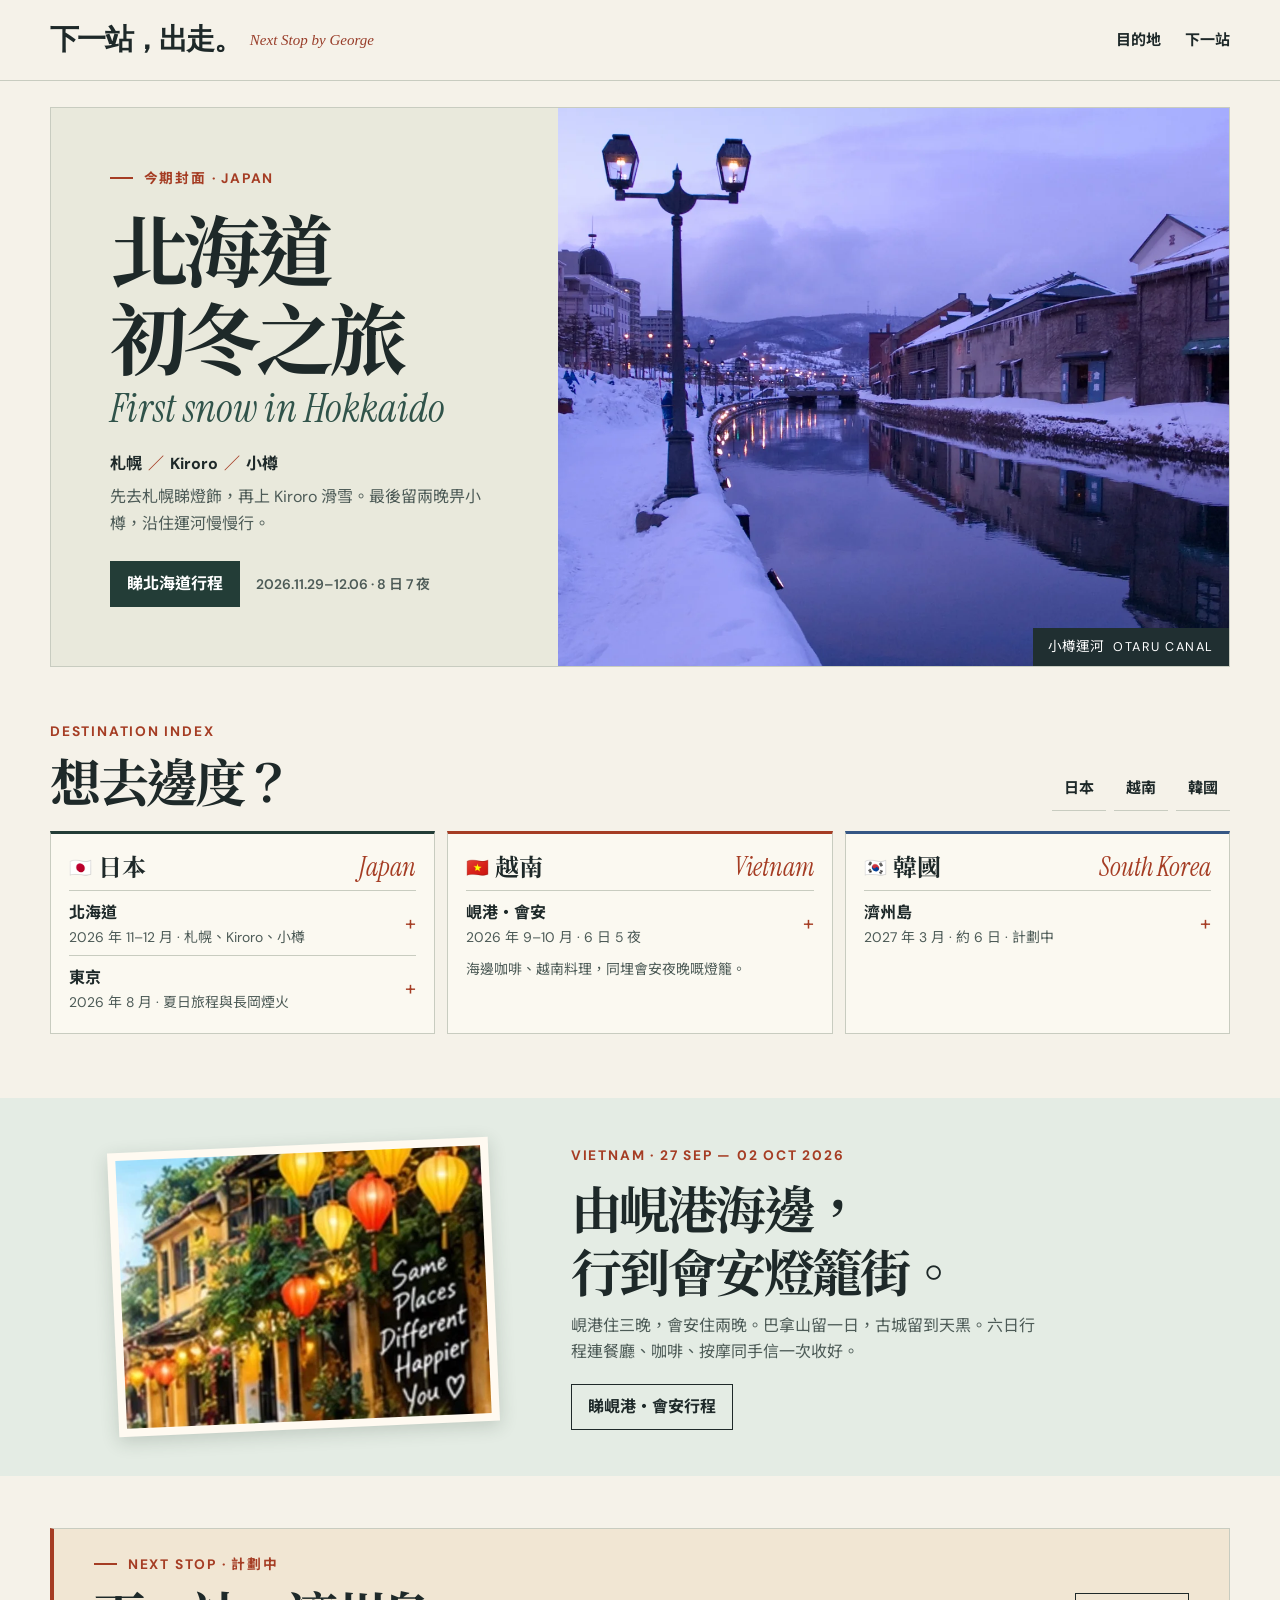
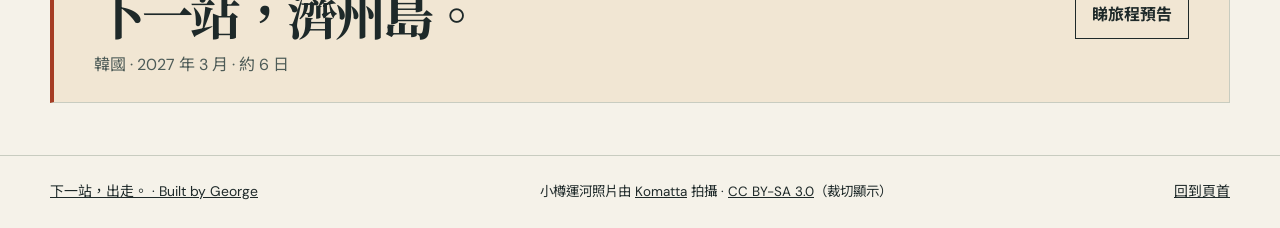
==== commit 21f8018b: "Launch Next Stop by George in Cantonese" ====
--- a/index.html
+++ b/index.html
@@ -4,31 +4,31 @@
   <meta charset="utf-8">
   <meta name="viewport" content="width=device-width, initial-scale=1">
   <meta name="theme-color" content="#f5f2e9">
-  <meta name="description" content="旅行手帳。由北海道初冬到峴港與會安，再一路寫到下一站。">
-  <title>旅行手帳 · Travel Journal</title>
+  <meta name="description" content="George 嘅香港出發旅行誌。今期去北海道，翻開舊期仲有東京、峴港同會安。">
+  <title>下一站，出走。｜Next Stop by George</title>
   <link rel="preconnect" href="https://fonts.googleapis.com">
   <link rel="preconnect" href="https://fonts.gstatic.com" crossorigin>
   <link href="https://fonts.googleapis.com/css2?family=DM+Sans:wght@400;500;600;700&family=Instrument+Serif:ital@0;1&family=Noto+Sans+TC:wght@400;500;600;700&family=Noto+Serif+TC:wght@500;600;700&display=swap" rel="stylesheet">
   <link rel="stylesheet" href="journal.css">
   <script src="journal.js" defer></script>
-</head>
+<meta name="author" content="George"><style>.journal-header .brand{display:inline-flex;align-items:center;gap:9px;flex-wrap:wrap}.journal-header .brand strong{font:bold clamp(18px,3vw,29px)/1.15 serif;letter-spacing:-.06em}.journal-header .brand i{font:italic 15px/1 Georgia,serif;color:#983d29}@media(max-width:600px){.journal-header .brand{flex-direction:column;align-items:flex-start;gap:3px}.journal-header .brand i{font-size:13px}}</style></head>
 <body id="top">
   <a class="skip-link" href="#main">跳至主要內容</a>
   <header class="journal-header">
     <div class="frame masthead">
-      <a class="brand" href="./"><span lang="en">Travel Journal</span><span>旅行手帳</span></a>
+      <a class="brand" href="./"><strong>下一站，出走。</strong> <i lang="en">Next Stop by George</i></a>
       <nav aria-label="主選單"><a href="#destinations">目的地</a><a href="#next">下一站</a></nav>
     </div>
   </header>
   <main id="main">
     <section class="frame cover" aria-labelledby="cover-title">
       <div class="cover-copy">
-        <p class="eyebrow"><span class="accent-rule"></span> 精選旅程 · JAPAN</p>
+        <p class="eyebrow"><span class="accent-rule"></span> 今期封面 · JAPAN</p>
         <h1 id="cover-title">北海道<span>初冬之旅</span></h1>
         <p class="cover-english" lang="en">First snow in Hokkaido</p>
         <p class="cover-route">札幌 <span>／</span> Kiroro <span>／</span> 小樽</p>
-        <p class="cover-deck">由札幌燈飾行到山上雪場，再用兩晚慢慢逛小樽運河同老街。</p>
-        <div class="cover-actions"><a class="button" href="hokkaido.html">打開北海道手帳</a><span>2026.11.29–12.06 · 8 日 7 夜</span></div>
+        <p class="cover-deck">先去札幌睇燈飾，再上 Kiroro 滑雪。最後留兩晚畀小樽，沿住運河慢慢行。</p>
+        <div class="cover-actions"><a class="button" href="hokkaido.html">睇北海道行程</a><span>2026.11.29–12.06 · 8 日 7 夜</span></div>
       </div>
       <figure class="cover-photo">
         <img src="otaru-canal.webp" alt="初冬黃昏的小樽運河，石造倉庫倒映在水面" width="1200" height="1800" fetchpriority="high">
@@ -37,7 +37,7 @@
     </section>
     <section class="frame directory" id="destinations" aria-labelledby="destination-title">
       <div class="section-top">
-        <div><p class="eyebrow">DESTINATION INDEX</p><h2 id="destination-title">目的地索引</h2></div>
+        <div><p class="eyebrow">DESTINATION INDEX</p><h2 id="destination-title">想去邊度？</h2></div>
         <nav class="country-nav" aria-label="按國家探索">
           <a href="#japan">日本</a><a href="#vietnam">越南</a><a href="#korea">韓國</a>
         </nav>
@@ -79,6 +79,6 @@
       <a class="button button-outline" href="jeju.html">睇旅程預告</a>
     </section>
   </main>
-  <footer class="journal-footer"><div class="frame"><a href="./">旅行手帳 <span lang="en">Travel Journal</span></a><small>小樽運河照片由 <a href="https://commons.wikimedia.org/wiki/File:Otaru_Canal_Dusk.jpg">Komatta</a> 拍攝 · <a href="https://creativecommons.org/licenses/by-sa/3.0/">CC BY-SA 3.0</a>（裁切顯示）</small><a href="#top">回到頁首</a></div></footer>
+  <footer class="journal-footer"><div class="frame"><a href="./">下一站，出走。 · Built by George</a><small>小樽運河照片由 <a href="https://commons.wikimedia.org/wiki/File:Otaru_Canal_Dusk.jpg">Komatta</a> 拍攝 · <a href="https://creativecommons.org/licenses/by-sa/3.0/">CC BY-SA 3.0</a>（裁切顯示）</small><a href="#top">回到頁首</a></div></footer>
 </body>
 </html>
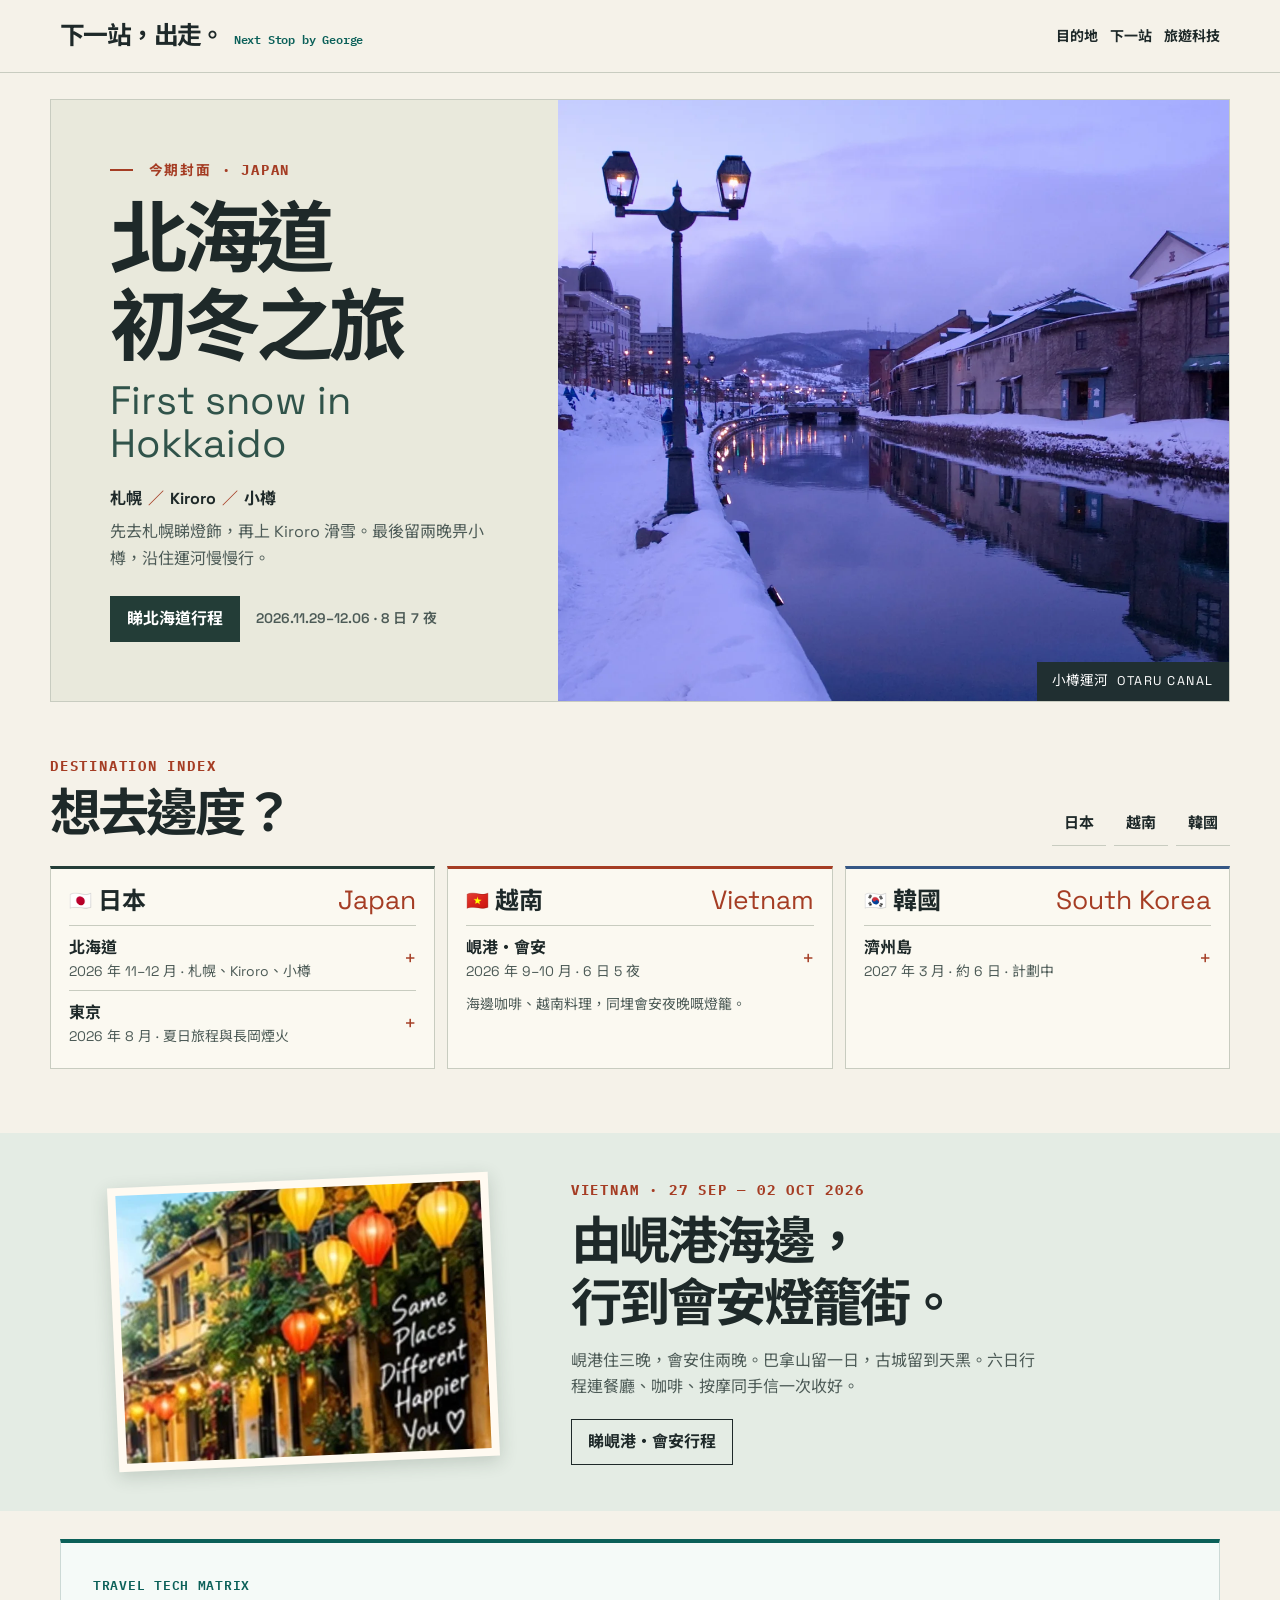
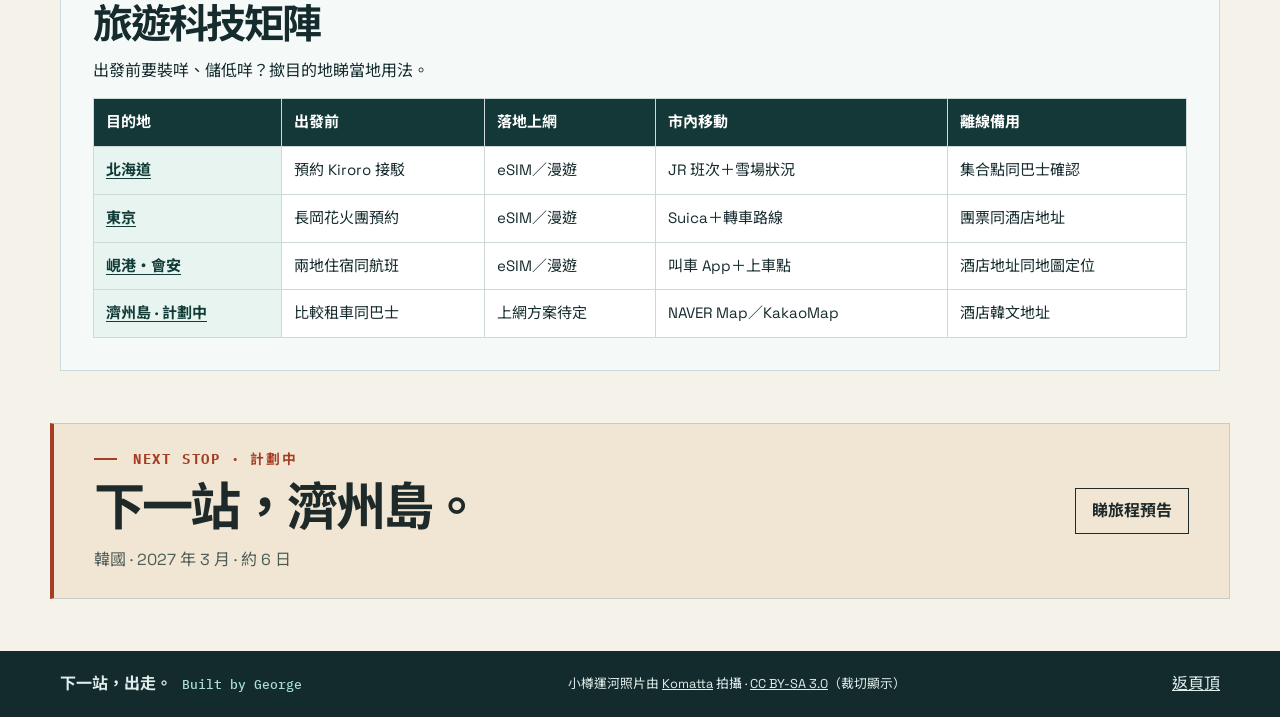
==== commit 4c73398f: "Standardize city guides and add travel tech matrix" ====
--- a/index.html
+++ b/index.html
@@ -11,13 +11,16 @@
   <link href="https://fonts.googleapis.com/css2?family=DM+Sans:wght@400;500;600;700&family=Instrument+Serif:ital@0;1&family=Noto+Sans+TC:wght@400;500;600;700&family=Noto+Serif+TC:wght@500;600;700&display=swap" rel="stylesheet">
   <link rel="stylesheet" href="journal.css">
   <script src="journal.js" defer></script>
-<meta name="author" content="George"><style>.journal-header .brand{display:inline-flex;align-items:center;gap:9px;flex-wrap:wrap}.journal-header .brand strong{font:bold clamp(18px,3vw,29px)/1.15 serif;letter-spacing:-.06em}.journal-header .brand i{font:italic 15px/1 Georgia,serif;color:#983d29}@media(max-width:600px){.journal-header .brand{flex-direction:column;align-items:flex-start;gap:3px}.journal-header .brand i{font-size:13px}}</style></head>
+<meta name="author" content="George">
+  <link href="https://fonts.googleapis.com/css2?family=IBM+Plex+Mono:wght@400;500;600&family=Noto+Sans+HK:wght@400;500;600;700;800&family=Space+Grotesk:wght@400;500;600;700&display=swap" rel="stylesheet">
+  <link rel="stylesheet" href="travel-system.css">
+</head>
 <body id="top">
   <a class="skip-link" href="#main">跳至主要內容</a>
   <header class="journal-header">
     <div class="frame masthead">
-      <a class="brand" href="./"><strong>下一站，出走。</strong> <i lang="en">Next Stop by George</i></a>
-      <nav aria-label="主選單"><a href="#destinations">目的地</a><a href="#next">下一站</a></nav>
+      <a class="brand" href="./"><strong>下一站，出走。</strong> <span lang="en">Next Stop by George</span></a>
+      <nav aria-label="主選單"><a href="#destinations">目的地</a><a href="#next">下一站</a><a href="#tech-matrix">旅遊科技</a></nav>
     </div>
   </header>
   <main id="main">
@@ -70,6 +73,13 @@
         </div>
       </div>
     </section>
+    <section class="trip-shell tech-matrix" id="tech-matrix" aria-labelledby="matrix-heading">
+  <p class="matrix-label" lang="en">TRAVEL TECH MATRIX</p><h2 id="matrix-heading">旅遊科技矩陣</h2>
+  <p id="matrix-note">出發前要裝咩、儲低咩？撳目的地睇當地用法。</p>
+  <div class="matrix-scroll" role="region" aria-labelledby="matrix-heading" tabindex="0">
+    <table aria-describedby="matrix-note"><thead><tr><th scope="col">目的地</th><th scope="col">出發前</th><th scope="col">落地上網</th><th scope="col">市內移動</th><th scope="col">離線備用</th></tr></thead><tbody><tr><th scope="row"><a href="hokkaido.html#travel-tech">北海道</a></th><td>預約 Kiroro 接駁</td><td>eSIM／漫遊</td><td>JR 班次＋雪場狀況</td><td>集合點同巴士確認</td></tr><tr><th scope="row"><a href="archive.html#travel-tech">東京</a></th><td>長岡花火團預約</td><td>eSIM／漫遊</td><td>Suica＋轉車路線</td><td>團票同酒店地址</td></tr><tr><th scope="row"><a href="da-nang-hoi-an.html#travel-tech">峴港・會安</a></th><td>兩地住宿同航班</td><td>eSIM／漫遊</td><td>叫車 App＋上車點</td><td>酒店地址同地圖定位</td></tr><tr><th scope="row"><a href="jeju.html#travel-tech">濟州島 · 計劃中</a></th><td>比較租車同巴士</td><td>上網方案待定</td><td>NAVER Map／KakaoMap</td><td>酒店韓文地址</td></tr></tbody></table>
+  </div>
+</section>
     <section class="frame next-stop" id="next" aria-labelledby="next-title">
       <div>
         <p class="eyebrow"><span class="accent-rule"></span> NEXT STOP · 計劃中</p>
@@ -79,6 +89,10 @@
       <a class="button button-outline" href="jeju.html">睇旅程預告</a>
     </section>
   </main>
-  <footer class="journal-footer"><div class="frame"><a href="./">下一站，出走。 · Built by George</a><small>小樽運河照片由 <a href="https://commons.wikimedia.org/wiki/File:Otaru_Canal_Dusk.jpg">Komatta</a> 拍攝 · <a href="https://creativecommons.org/licenses/by-sa/3.0/">CC BY-SA 3.0</a>（裁切顯示）</small><a href="#top">回到頁首</a></div></footer>
+  <footer class="george-footer"><div class="trip-shell footer-inner">
+      <a class="footer-brand" href="./">下一站，出走。<span lang="en">Built by George</span></a>
+      <small>小樽運河照片由 <a href="https://commons.wikimedia.org/wiki/File:Otaru_Canal_Dusk.jpg">Komatta</a> 拍攝 · <a href="https://creativecommons.org/licenses/by-sa/3.0/">CC BY-SA 3.0</a>（裁切顯示）</small>
+      <a href="#top">返頁頂</a>
+    </div></footer>
 </body>
 </html>
--- a/travel-system.css
+++ b/travel-system.css
@@ -0,0 +1,150 @@
+:root {
+  --trip-sans: "Space Grotesk", "Noto Sans HK", "Noto Sans TC", system-ui, sans-serif;
+  --trip-mono: "IBM Plex Mono", "Noto Sans HK", ui-monospace, monospace;
+  --trip-ink: #162b2e;
+  --trip-green: #0b6059;
+  --trip-line: #ccd9d6;
+  --trip-panel: #f5faf8;
+  --display: var(--trip-sans);
+  --sans: var(--trip-sans);
+  --serif: var(--trip-sans);
+}
+
+body { font-family: var(--trip-sans); }
+h1, h2, h3, .hero h1, .plan h2, .notes h2, .overview-heading h2,
+.vietnam-trip h2, .large { font-family: var(--trip-sans); }
+.kicker, .eyebrow, .card-label, .dates, .matrix-label, .trip-stats dt {
+  font-family: var(--trip-mono);
+  font-variant-numeric: tabular-nums;
+}
+.cover-english, .country-title > span, .jeju-print strong { font-style: normal; }
+
+.trip-shell, .journal-header .masthead {
+  width: min(1160px, calc(100% - clamp(32px, 8vw, 96px)));
+  margin-inline: auto;
+}
+.journal-header .masthead {
+  display: flex;
+  min-height: 72px;
+  align-items: center;
+  justify-content: space-between;
+  gap: 8px 24px;
+  padding: 10px 0;
+}
+.journal-header .brand {
+  display: flex;
+  flex-wrap: wrap;
+  align-items: baseline;
+  gap: 3px 10px;
+  font: 700 1rem/1.2 var(--trip-sans);
+  letter-spacing: normal;
+}
+.journal-header .brand strong {
+  font-size: clamp(1.12rem, 3vw, 1.55rem);
+  letter-spacing: -.065em;
+}
+.journal-header .brand span:last-child {
+  display: inline;
+  font: 600 .77rem/1.3 var(--trip-mono);
+  color: var(--trip-green);
+  letter-spacing: -.015em;
+}
+.journal-header nav { display: flex; flex-wrap: wrap; gap: 4px 12px; justify-content: start; }
+.journal-header nav a {
+  display: inline-flex;
+  align-items: center;
+  min-height: 36px;
+  font: 700 .875rem/1.3 var(--trip-sans);
+}
+
+.trip-index {
+  display: flex;
+  flex-wrap: wrap;
+  justify-content: flex-start;
+  align-items: center;
+  gap: 2px 18px;
+  padding-block: 10px;
+}
+.trip-index a, .matrix-crosslink a, .trip-stats a {
+  font-weight: 700;
+  color: var(--trip-green);
+  text-decoration: underline;
+  text-underline-offset: .22em;
+}
+.trip-index a { padding-block: 7px; font-size: .89rem; }
+
+.trip-brief, .trip-module, .tech-matrix {
+  color: var(--trip-ink);
+  background: var(--trip-panel);
+  padding: clamp(16px, 3vw, 32px);
+  border: 1px solid var(--trip-line);
+  border-top: 4px solid var(--trip-green);
+}
+.trip-module, .tech-matrix { margin-block: 28px; }
+.trip-brief h2, .trip-module h2, .tech-matrix h2 {
+  margin: 4px 0 10px;
+  font-size: clamp(1.65rem, 4.3vw, 2.5rem);
+  line-height: 1.18;
+  letter-spacing: -.055em;
+}
+.matrix-label { margin: 0; color: var(--trip-green); font-size: .83rem; font-weight: 600; letter-spacing: .055em; }
+.brief-heading { display: flex; align-items: center; justify-content: space-between; flex-wrap: wrap; gap: 6px 18px; margin-bottom: 10px; }
+.george-byline { display: flex; align-items: center; flex-wrap: wrap; gap: 7px; margin: 0; }
+.george-byline span {
+  display: grid;
+  place-items: center;
+  width: 27px;
+  height: 27px;
+  background: var(--trip-green);
+  color: white;
+  font: 600 .9rem var(--trip-mono);
+}
+.george-byline b { font-size: .95rem; }
+.george-byline small { color: #495f61; font-size: .81rem; }
+
+.trip-stats {
+  display: grid;
+  grid-template-columns: repeat(4, minmax(0, 1fr));
+  margin: 0;
+  border: 1px solid var(--trip-line);
+  background: var(--trip-line);
+  gap: 1px;
+}
+.picks-stats { grid-template-columns: repeat(auto-fit, minmax(min(100%, 215px), 1fr)); }
+.trip-stats > div { background: #fff; padding: 12px 14px; }
+.trip-stats dt { margin-bottom: 4px; color: #395d5b; font-size: .83rem; font-weight: 600; }
+.trip-stats dd { margin: 0; font-size: 1rem; line-height: 1.55; }
+.trip-brief dd { font-weight: 700; }
+.trip-stats dd p, .matrix-crosslink { margin: 8px 0 0; }
+.matrix-crosslink a, .trip-stats dd a { font-size: .9rem; }
+
+.tech-matrix > p:not(.matrix-label) { margin: 0 0 14px; }
+.matrix-scroll { overflow-x: auto; }
+.matrix-scroll:focus-visible { outline: 2px solid var(--trip-green); outline-offset: 3px; }
+.tech-matrix table { width: 100%; min-width: 670px; border-collapse: collapse; background: #fff; text-align: left; font-size: .94rem; }
+.tech-matrix th, .tech-matrix td { padding: 11px 12px; border: 1px solid var(--trip-line); }
+.tech-matrix thead th { background: #143837; color: #fff; font-family: var(--trip-mono); white-space: nowrap; }
+.tech-matrix tbody th {
+  position: sticky;
+  left: 0;
+  background: #e7f4ef;
+  color: #123c38;
+  white-space: nowrap;
+}
+.tech-matrix a { text-underline-offset: .2em; }
+
+.george-footer { padding: 20px 0; color: #e1efec; background: #142b2d; text-align: left; }
+.footer-inner { display: flex; flex-wrap: wrap; align-items: center; justify-content: space-between; gap: 12px 24px; }
+.george-footer a { color: inherit; }
+.george-footer .footer-brand { display: flex; flex-wrap: wrap; align-items: center; gap: 4px 10px; font-weight: 700; text-decoration: none; }
+.footer-brand span { color: #a8dfd1; font: 500 .82rem var(--trip-mono); }
+.george-footer small { font-size: .8rem; }
+
+@media (max-width: 700px) {
+  .trip-stats { grid-template-columns: repeat(2, minmax(0, 1fr)); }
+  .journal-header .masthead { align-items: flex-start; flex-wrap: wrap; }
+}
+@media (max-width: 420px) {
+  .picks-stats { grid-template-columns: minmax(0, 1fr); }
+  .tech-matrix th, .tech-matrix td { padding: 9px 8px; }
+}
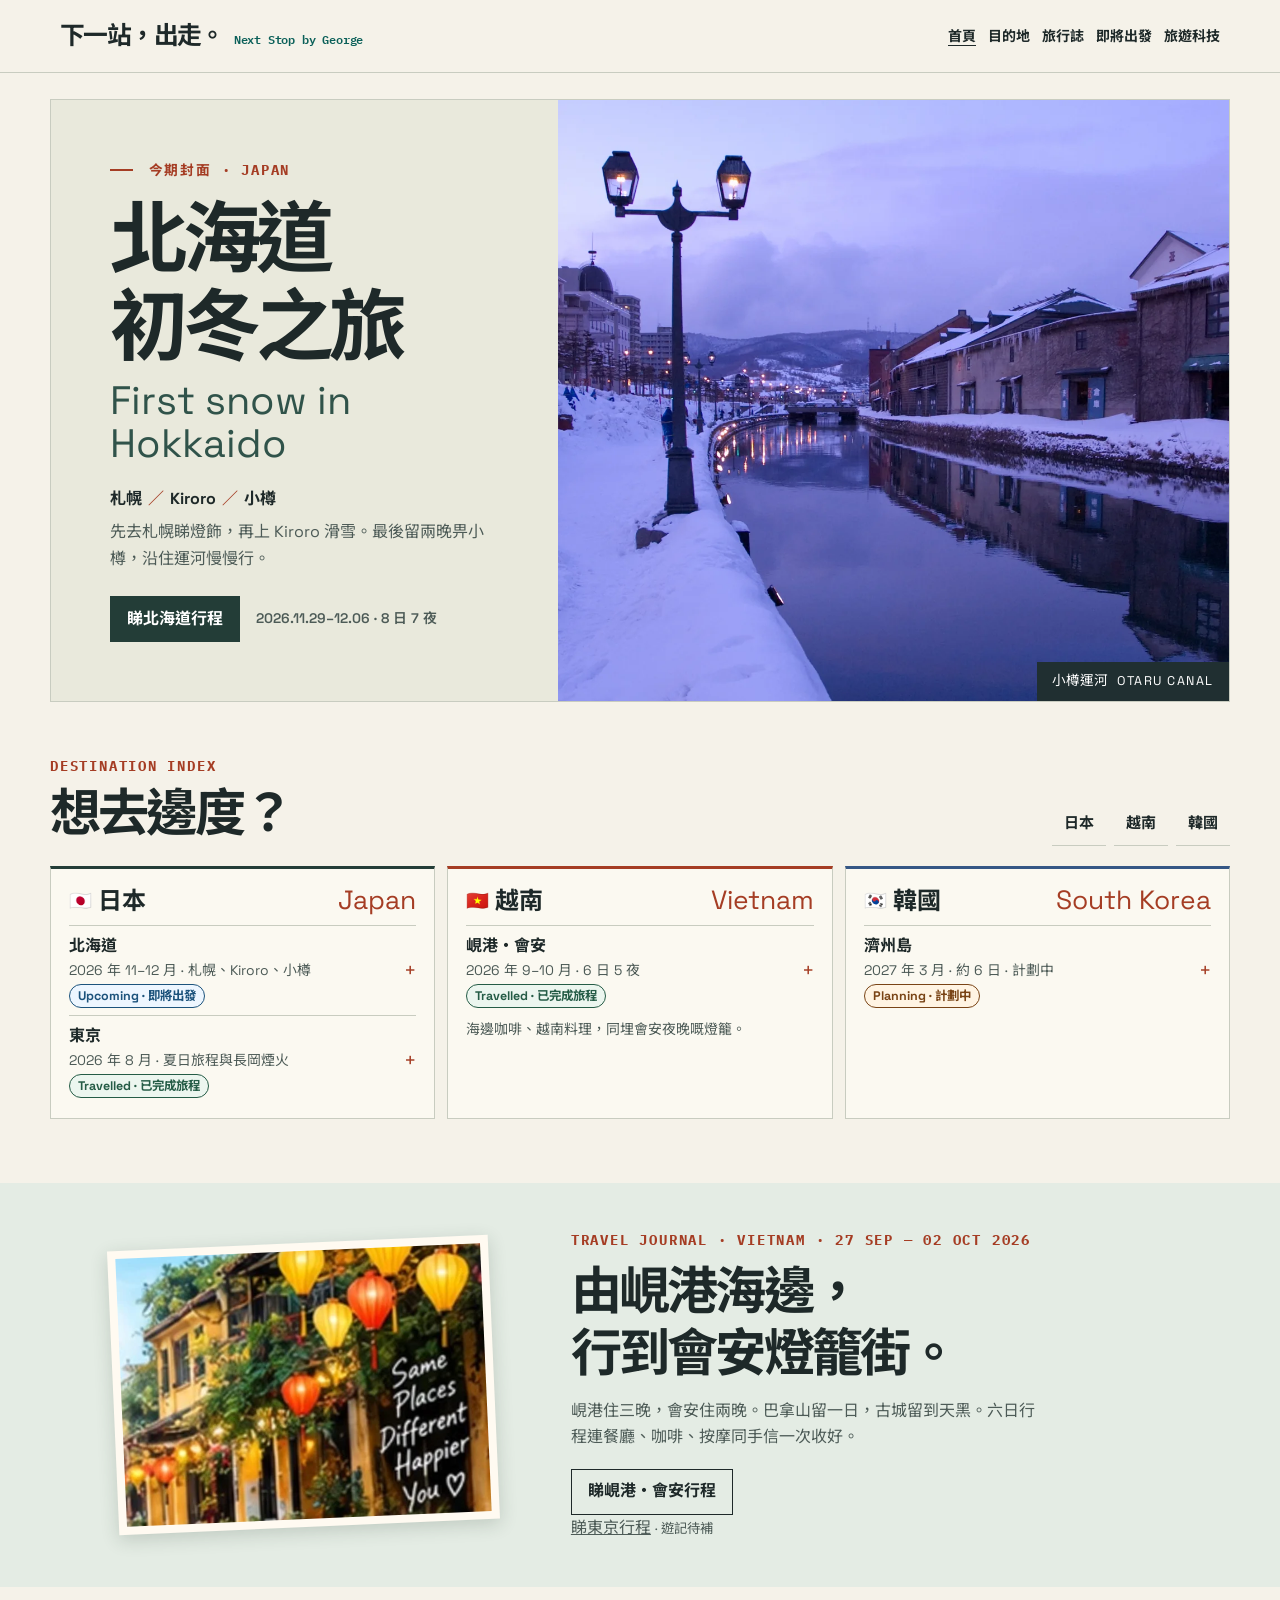
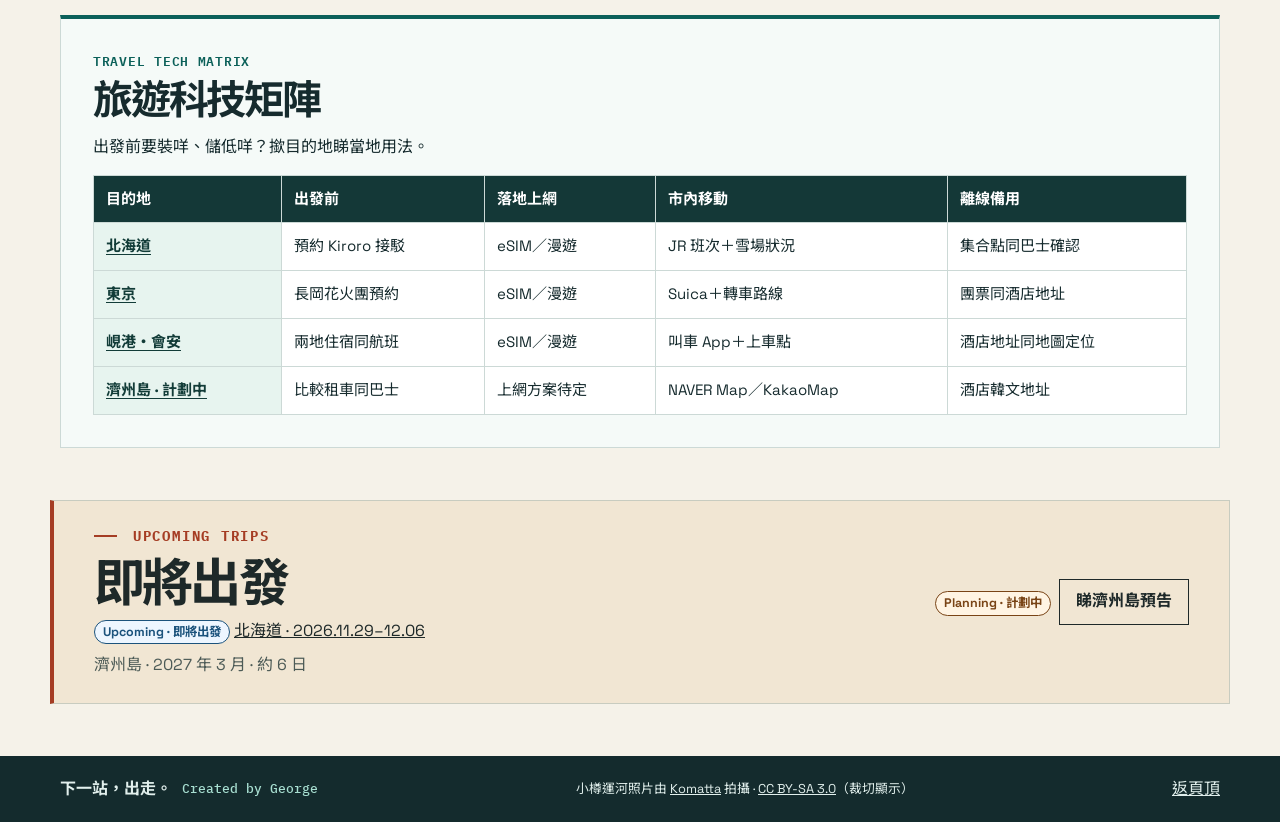
==== commit 5da5e5ef: "Polish travel branding, navigation and trip status" ====
--- a/index.html
+++ b/index.html
@@ -4,8 +4,21 @@
   <meta charset="utf-8">
   <meta name="viewport" content="width=device-width, initial-scale=1">
   <meta name="theme-color" content="#f5f2e9">
-  <meta name="description" content="George 嘅香港出發旅行誌。今期去北海道，翻開舊期仲有東京、峴港同會安。">
   <title>下一站，出走。｜Next Stop by George</title>
+  <meta name="description" content="香港出發嘅繁體中文旅行誌。跟 George 睇東京、峴港・會安行程，預覽北海道同濟州島旅程，以及各地旅遊科技實用筆記。">
+  <link rel="canonical" href="https://geolhc.github.io/travel-george/">
+  <meta property="og:title" content="下一站，出走。｜Next Stop by George">
+  <meta property="og:description" content="香港出發嘅繁體中文旅行誌。跟 George 睇東京、峴港・會安行程，預覽北海道同濟州島旅程，以及各地旅遊科技實用筆記。">
+  <meta property="og:url" content="https://geolhc.github.io/travel-george/">
+  <meta property="og:site_name" content="Next Stop by George">
+  <meta property="og:locale" content="zh_HK">
+  <meta property="og:type" content="website">
+  <meta property="og:image" content="https://geolhc.github.io/travel-george/otaru-canal.webp">
+  <meta property="og:image:alt" content="小樽運河初冬景色">
+  <meta name="twitter:card" content="summary_large_image">
+  <meta name="twitter:title" content="下一站，出走。｜Next Stop by George">
+  <meta name="twitter:description" content="香港出發嘅繁體中文旅行誌。跟 George 睇東京、峴港・會安行程，預覽北海道同濟州島旅程，以及各地旅遊科技實用筆記。">
+  <meta name="twitter:image" content="https://geolhc.github.io/travel-george/otaru-canal.webp">
   <link rel="preconnect" href="https://fonts.googleapis.com">
   <link rel="preconnect" href="https://fonts.gstatic.com" crossorigin>
   <link href="https://fonts.googleapis.com/css2?family=DM+Sans:wght@400;500;600;700&family=Instrument+Serif:ital@0;1&family=Noto+Sans+TC:wght@400;500;600;700&family=Noto+Serif+TC:wght@500;600;700&display=swap" rel="stylesheet">
@@ -20,7 +33,7 @@
   <header class="journal-header">
     <div class="frame masthead">
       <a class="brand" href="./"><strong>下一站，出走。</strong> <span lang="en">Next Stop by George</span></a>
-      <nav aria-label="主選單"><a href="#destinations">目的地</a><a href="#next">下一站</a><a href="#tech-matrix">旅遊科技</a></nav>
+      <nav aria-label="主選單"><a href="./" aria-current="page">首頁</a><a href="#destinations">目的地</a><a href="#journal">旅行誌</a><a href="#next">即將出發</a><a href="#tech-matrix">旅遊科技</a></nav>
     </div>
   </header>
   <main id="main">
@@ -48,28 +61,29 @@
       <div class="country-grid">
         <section class="country" id="japan" aria-labelledby="japan-title">
           <div class="country-title"><h3 id="japan-title"><span aria-hidden="true">🇯🇵</span> 日本</h3><span lang="en">Japan</span></div>
-          <a class="trip-entry" href="hokkaido.html"><span><strong>北海道</strong><small>2026 年 11–12 月 · 札幌、Kiroro、小樽</small></span><span class="link-mark" aria-hidden="true">+</span></a>
-          <a class="trip-entry" href="archive.html#tokyo"><span><strong>東京</strong><small>2026 年 8 月 · 夏日旅程與長岡煙火</small></span><span class="link-mark" aria-hidden="true">+</span></a>
+          <a class="trip-entry" href="hokkaido.html"><span><strong>北海道</strong><small>2026 年 11–12 月 · 札幌、Kiroro、小樽</small><span class="travel-badge travel-badge--upcoming"><span lang="en">Upcoming</span> · 即將出發</span></span><span class="link-mark" aria-hidden="true">+</span></a>
+          <a class="trip-entry" href="archive.html#tokyo"><span><strong>東京</strong><small>2026 年 8 月 · 夏日旅程與長岡煙火</small><span class="travel-badge travel-badge--travelled"><span lang="en">Travelled</span> · 已完成旅程</span></span><span class="link-mark" aria-hidden="true">+</span></a>
         </section>
         <section class="country" id="vietnam" aria-labelledby="vietnam-title">
           <div class="country-title"><h3 id="vietnam-title"><span aria-hidden="true">🇻🇳</span> 越南</h3><span lang="en">Vietnam</span></div>
-          <a class="trip-entry" href="da-nang-hoi-an.html"><span><strong>峴港・會安</strong><small>2026 年 9–10 月 · 6 日 5 夜</small></span><span class="link-mark" aria-hidden="true">+</span></a>
+          <a class="trip-entry" href="da-nang-hoi-an.html"><span><strong>峴港・會安</strong><small>2026 年 9–10 月 · 6 日 5 夜</small><span class="travel-badge travel-badge--travelled"><span lang="en">Travelled</span> · 已完成旅程</span></span><span class="link-mark" aria-hidden="true">+</span></a>
           <p class="country-note">海邊咖啡、越南料理，同埋會安夜晚嘅燈籠。</p>
         </section>
         <section class="country" id="korea" aria-labelledby="korea-title">
           <div class="country-title"><h3 id="korea-title"><span aria-hidden="true">🇰🇷</span> 韓國</h3><span lang="en">South Korea</span></div>
-          <a class="trip-entry" href="jeju.html"><span><strong>濟州島</strong><small>2027 年 3 月 · 約 6 日 · 計劃中</small></span><span class="link-mark" aria-hidden="true">+</span></a>
+          <a class="trip-entry" href="jeju.html"><span><strong>濟州島</strong><small>2027 年 3 月 · 約 6 日 · 計劃中</small><span class="travel-badge travel-badge--planning"><span lang="en">Planning</span> · 計劃中</span></span><span class="link-mark" aria-hidden="true">+</span></a>
         </section>
       </div>
     </section>
-    <section class="dispatch" aria-labelledby="dispatch-title">
+    <section class="dispatch" id="journal" aria-labelledby="dispatch-title">
       <div class="frame dispatch-inner">
         <figure class="postcard"><img src="hoi-an-lanterns.webp" alt="原行程圖中的會安燈籠街插畫" width="480" height="469" loading="lazy"></figure>
         <div class="dispatch-copy">
-          <p class="eyebrow">VIETNAM · 27 SEP — 02 OCT 2026</p>
+          <p class="eyebrow">TRAVEL JOURNAL · VIETNAM · 27 SEP — 02 OCT 2026</p>
           <h2 id="dispatch-title">由峴港海邊，<br>行到會安燈籠街。</h2>
           <p>峴港住三晚，會安住兩晚。巴拿山留一日，古城留到天黑。六日行程連餐廳、咖啡、按摩同手信一次收好。</p>
           <a class="button button-outline" href="da-nang-hoi-an.html">睇峴港・會安行程</a>
+          <p><a href="archive.html#tokyo">睇東京行程</a> <small>· 遊記待補</small></p>
         </div>
       </div>
     </section>
@@ -82,15 +96,16 @@
 </section>
     <section class="frame next-stop" id="next" aria-labelledby="next-title">
       <div>
-        <p class="eyebrow"><span class="accent-rule"></span> NEXT STOP · 計劃中</p>
-        <h2 id="next-title">下一站，濟州島。</h2>
-        <p>韓國 · 2027 年 3 月 · 約 6 日</p>
+        <p class="eyebrow"><span class="accent-rule"></span> UPCOMING TRIPS</p>
+        <h2 id="next-title">即將出發</h2>
+        <p><span class="travel-badge travel-badge--upcoming"><span lang="en">Upcoming</span> · 即將出發</span> <a href="hokkaido.html">北海道 · 2026.11.29–12.06</a></p>
+        <p>濟州島 · 2027 年 3 月 · 約 6 日</p>
       </div>
-      <a class="button button-outline" href="jeju.html">睇旅程預告</a>
+      <div class="upcoming-links"><span class="travel-badge travel-badge--planning"><span lang="en">Planning</span> · 計劃中</span> <a class="button button-outline" href="jeju.html">睇濟州島預告</a></div>
     </section>
   </main>
   <footer class="george-footer"><div class="trip-shell footer-inner">
-      <a class="footer-brand" href="./">下一站，出走。<span lang="en">Built by George</span></a>
+      <a class="footer-brand" href="./">下一站，出走。<span lang="en">Created by George</span></a>
       <small>小樽運河照片由 <a href="https://commons.wikimedia.org/wiki/File:Otaru_Canal_Dusk.jpg">Komatta</a> 拍攝 · <a href="https://creativecommons.org/licenses/by-sa/3.0/">CC BY-SA 3.0</a>（裁切顯示）</small>
       <a href="#top">返頁頂</a>
     </div></footer>
--- a/travel-system.css
+++ b/travel-system.css
@@ -148,3 +148,21 @@
   .picks-stats { grid-template-columns: minmax(0, 1fr); }
   .tech-matrix th, .tech-matrix td { padding: 9px 8px; }
 }
+
+.travel-badge {
+  display: inline-block;
+  width: fit-content;
+  margin-top: 4px;
+  padding: 2px 8px;
+  border: 1px solid currentColor;
+  border-radius: 99px;
+  font-size: .78rem;
+  font-weight: 700;
+  line-height: 1.45;
+}
+.travel-badge--travelled { color: #255c46; background: #ecf6ef; }
+.travel-badge--upcoming { color: #1c537c; background: #edf6ff; }
+.travel-badge--planning { color: #794416; background: #fff4e3; }
+.trip-entry .travel-badge { display: inline-block; }
+.upcoming-links { display: flex; flex-wrap: wrap; gap: 8px; align-items: center; }
+.journal-header nav a[aria-current="page"] { text-decoration: underline; text-underline-offset: .25em; }
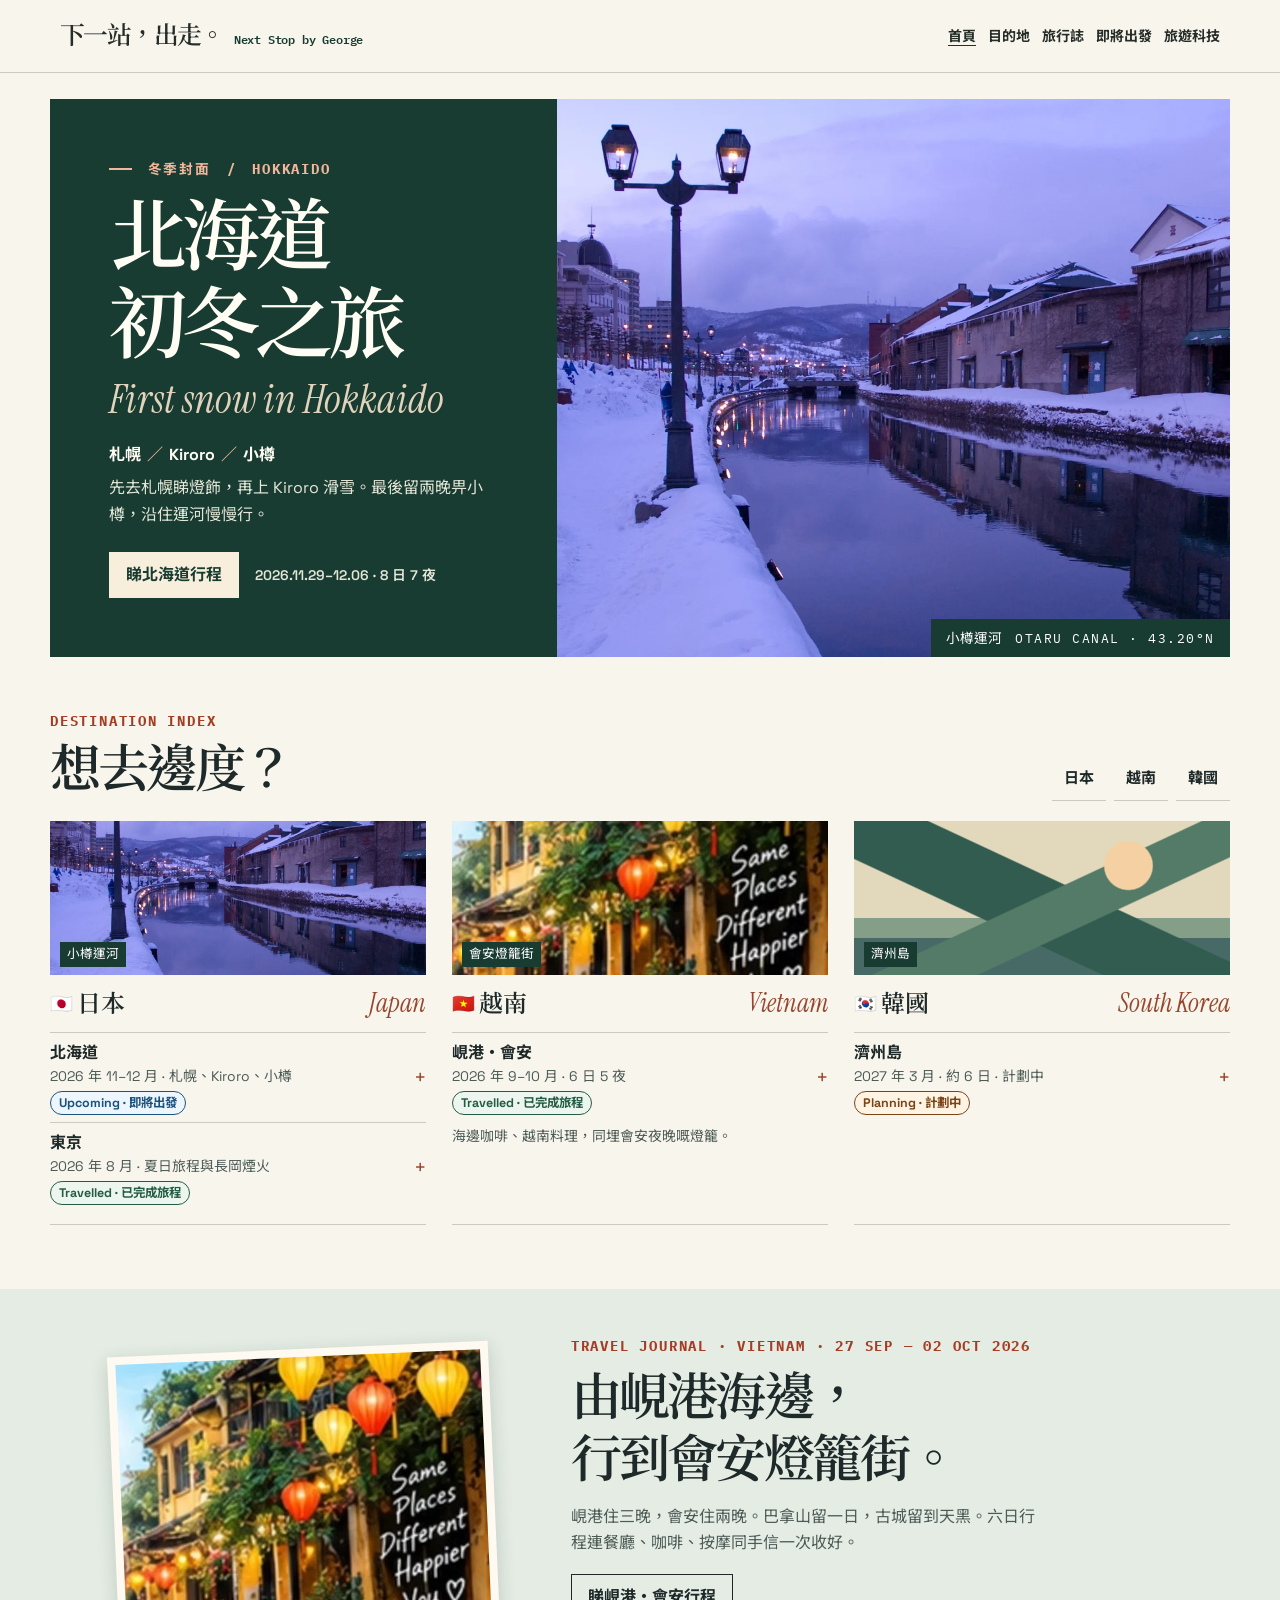
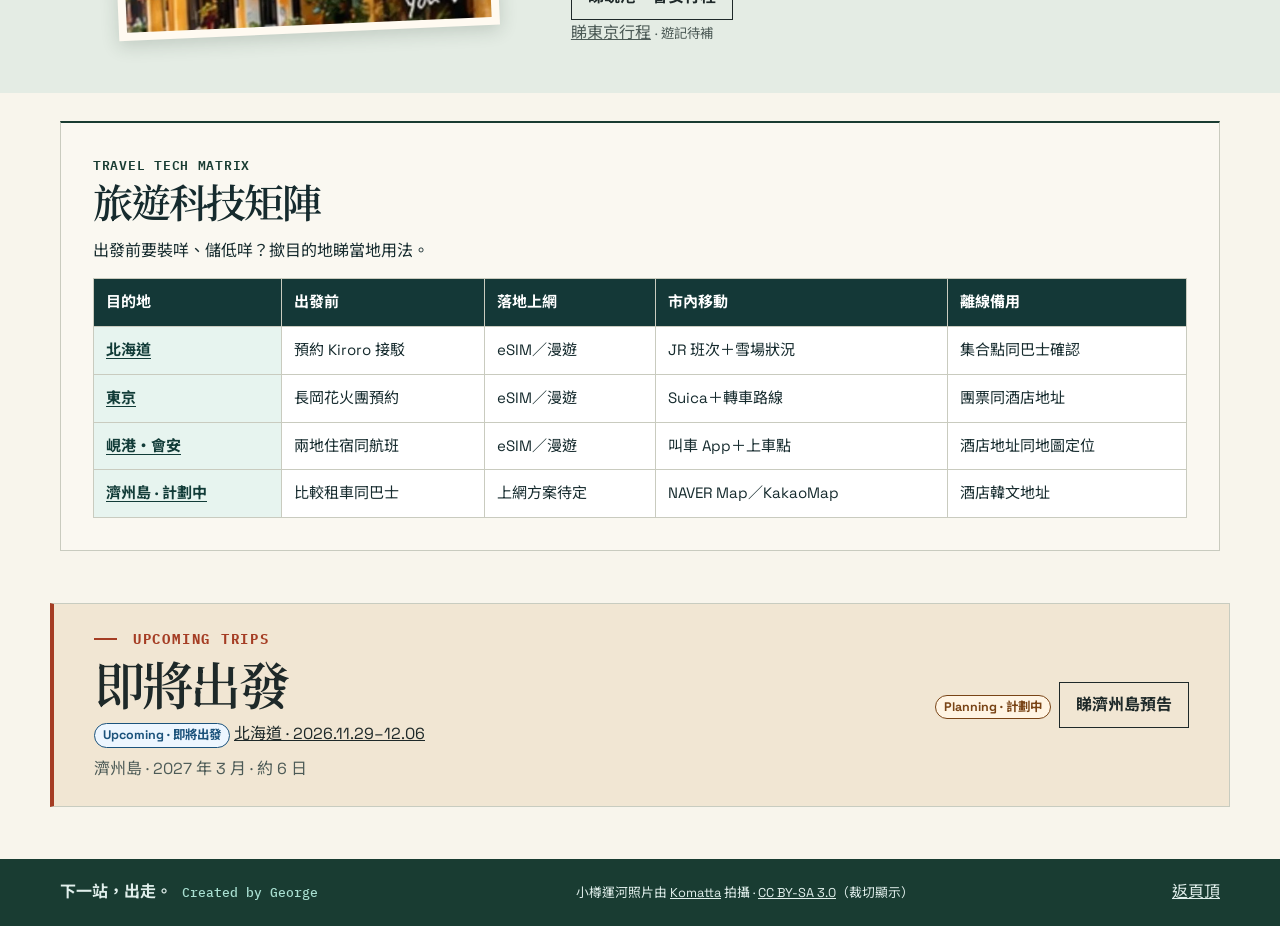
==== commit a6183bde: "Refine Travel George into an editorial travel magazine" ====
--- a/index.html
+++ b/index.html
@@ -21,11 +21,10 @@
   <meta name="twitter:image" content="https://geolhc.github.io/travel-george/otaru-canal.webp">
   <link rel="preconnect" href="https://fonts.googleapis.com">
   <link rel="preconnect" href="https://fonts.gstatic.com" crossorigin>
-  <link href="https://fonts.googleapis.com/css2?family=DM+Sans:wght@400;500;600;700&family=Instrument+Serif:ital@0;1&family=Noto+Sans+TC:wght@400;500;600;700&family=Noto+Serif+TC:wght@500;600;700&display=swap" rel="stylesheet">
   <link rel="stylesheet" href="journal.css">
   <script src="journal.js" defer></script>
 <meta name="author" content="George">
-  <link href="https://fonts.googleapis.com/css2?family=IBM+Plex+Mono:wght@400;500;600&family=Noto+Sans+HK:wght@400;500;600;700;800&family=Space+Grotesk:wght@400;500;600;700&display=swap" rel="stylesheet">
+  <link href="https://fonts.googleapis.com/css2?family=IBM+Plex+Mono:wght@500;600&amp;family=Instrument+Serif:ital@0;1&amp;family=Noto+Sans+HK:wght@400;600;700&amp;family=Noto+Serif+HK:wght@600;700&amp;family=Space+Grotesk:wght@500;700&amp;display=swap" rel="stylesheet">
   <link rel="stylesheet" href="travel-system.css">
 </head>
 <body id="top">
@@ -39,7 +38,7 @@
   <main id="main">
     <section class="frame cover" aria-labelledby="cover-title">
       <div class="cover-copy">
-        <p class="eyebrow"><span class="accent-rule"></span> 今期封面 · JAPAN</p>
+        <p class="eyebrow"><span class="accent-rule"></span> 冬季封面　/　HOKKAIDO</p>
         <h1 id="cover-title">北海道<span>初冬之旅</span></h1>
         <p class="cover-english" lang="en">First snow in Hokkaido</p>
         <p class="cover-route">札幌 <span>／</span> Kiroro <span>／</span> 小樽</p>
@@ -48,7 +47,7 @@
       </div>
       <figure class="cover-photo">
         <img src="otaru-canal.webp" alt="初冬黃昏的小樽運河，石造倉庫倒映在水面" width="1200" height="1800" fetchpriority="high">
-        <figcaption>小樽運河 <span lang="en">OTARU CANAL</span></figcaption>
+        <figcaption>小樽運河 <span lang="en">OTARU CANAL · 43.20°N</span></figcaption>
       </figure>
     </section>
     <section class="frame directory" id="destinations" aria-labelledby="destination-title">
@@ -60,16 +59,19 @@
       </div>
       <div class="country-grid">
         <section class="country" id="japan" aria-labelledby="japan-title">
+          <div class="country-art art-japan" aria-hidden="true"><img src="otaru-canal.webp" alt="" loading="lazy" decoding="async"><span>小樽運河</span></div>
           <div class="country-title"><h3 id="japan-title"><span aria-hidden="true">🇯🇵</span> 日本</h3><span lang="en">Japan</span></div>
           <a class="trip-entry" href="hokkaido.html"><span><strong>北海道</strong><small>2026 年 11–12 月 · 札幌、Kiroro、小樽</small><span class="travel-badge travel-badge--upcoming"><span lang="en">Upcoming</span> · 即將出發</span></span><span class="link-mark" aria-hidden="true">+</span></a>
           <a class="trip-entry" href="archive.html#tokyo"><span><strong>東京</strong><small>2026 年 8 月 · 夏日旅程與長岡煙火</small><span class="travel-badge travel-badge--travelled"><span lang="en">Travelled</span> · 已完成旅程</span></span><span class="link-mark" aria-hidden="true">+</span></a>
         </section>
         <section class="country" id="vietnam" aria-labelledby="vietnam-title">
+          <div class="country-art art-vietnam" aria-hidden="true"><img src="hoi-an-lanterns.webp" alt="" loading="lazy" decoding="async"><span>會安燈籠街</span></div>
           <div class="country-title"><h3 id="vietnam-title"><span aria-hidden="true">🇻🇳</span> 越南</h3><span lang="en">Vietnam</span></div>
           <a class="trip-entry" href="da-nang-hoi-an.html"><span><strong>峴港・會安</strong><small>2026 年 9–10 月 · 6 日 5 夜</small><span class="travel-badge travel-badge--travelled"><span lang="en">Travelled</span> · 已完成旅程</span></span><span class="link-mark" aria-hidden="true">+</span></a>
           <p class="country-note">海邊咖啡、越南料理，同埋會安夜晚嘅燈籠。</p>
         </section>
         <section class="country" id="korea" aria-labelledby="korea-title">
+          <div class="country-art art-korea" aria-hidden="true"><span>濟州島</span></div>
           <div class="country-title"><h3 id="korea-title"><span aria-hidden="true">🇰🇷</span> 韓國</h3><span lang="en">South Korea</span></div>
           <a class="trip-entry" href="jeju.html"><span><strong>濟州島</strong><small>2027 年 3 月 · 約 6 日 · 計劃中</small><span class="travel-badge travel-badge--planning"><span lang="en">Planning</span> · 計劃中</span></span><span class="link-mark" aria-hidden="true">+</span></a>
         </section>
--- a/travel-system.css
+++ b/travel-system.css
@@ -166,3 +166,72 @@
 .trip-entry .travel-badge { display: inline-block; }
 .upcoming-links { display: flex; flex-wrap: wrap; gap: 8px; align-items: center; }
 .journal-header nav a[aria-current="page"] { text-decoration: underline; text-underline-offset: .25em; }
+
+/* Editorial edition */
+:root {
+  --edition-paper: #f8f5ec;
+  --edition-forest: #193c32;
+  --edition-ink: #262d29;
+  --edition-rust: #97462d;
+  --edition-line: #c9cbbf;
+  --edition-serif: "Instrument Serif", "Noto Serif HK", Georgia, serif;
+  --serif: var(--edition-serif);
+  --display: var(--edition-serif);
+  --trip-green: var(--edition-forest);
+  --trip-panel: #faf8f1;
+  --trip-line: var(--edition-line);
+}
+body { background-color: var(--edition-paper); }
+.journal-header { background: var(--edition-paper); border-bottom: 1px solid var(--edition-line); color: var(--edition-ink); }
+.journal-header .brand strong, .cover h1, .hero h1, .hero-text h1, .article-title,
+.section-top h2, .dispatch h2, .next-stop h2, .trip-module h2, .tech-matrix h2,
+.trip-brief h2, .plan h2, .notes h2, .overview-heading h2, .country-title h3 {
+  font-family: var(--edition-serif);
+  font-weight: 600;
+}
+.journal-header nav a { min-height: 44px; text-underline-offset: .35em; }
+.journal-header nav a:hover, .trip-index a:hover { color: var(--edition-rust); }
+.cover { border: 0; background: var(--edition-forest); color: #fffdf4; }
+.cover .cover-copy { padding: clamp(25px, 4.6vw, 68px); }
+.cover .eyebrow, .cover-route span { color: #f0b79b; }
+.cover-english { color: #e2d4bc; font-family: var(--edition-serif); font-style: italic; }
+.cover-deck, .cover-actions > span { color: #e3e7d8; }
+.cover-actions .button { background: #f7eedc; border-color: #f7eedc; color: var(--edition-forest); }
+.cover-photo figcaption { font-family: var(--trip-mono); background: var(--edition-forest); }
+.country-grid { gap: clamp(12px, 2vw, 26px); }
+.country-grid .country { padding: 0 0 12px; border: 0; border-bottom: 1px solid var(--edition-line); background: transparent; }
+.country-art { aspect-ratio: 2.45; position: relative; overflow: hidden; isolation: isolate; background-color: var(--edition-forest); }
+.country-art img { width: 100%; height: 100%; object-fit: cover; object-position: center 60%; }
+.country-art span { position: absolute; left: 10px; bottom: 8px; padding: 2px 7px; background: #193c32; color: white; font-size: .79rem; }
+.art-korea { background: radial-gradient(circle at 73% 29%, #f5d0a3 0 8%, transparent 8.5%), linear-gradient(155deg, transparent 0 49%, #547b67 49.5% 64%, transparent 64.5%), linear-gradient(25deg, transparent 0 35%, #335c50 35.5% 57%, transparent 57.5%), linear-gradient(#e2d8bc 0 63%, #849e88 63% 76%, #476a66 76%); }
+.country-title { padding-block: 13px 4px; }
+.country-title > span { font-family: var(--edition-serif); font-style: italic; color: var(--edition-rust); }
+.trip-entry { min-height: 76px; }
+.trip-entry:hover, .trip-entry:focus-visible { background-color: #eeeade; }
+.link-mark { color: var(--edition-rust); }
+.trip-brief, .trip-module, .tech-matrix { border-top-width: 2px; }
+.trip-stats > div { background: #fffdf8; }
+.day-list, .days { border-left: 1px solid #a5afa1; padding-left: 14px; }
+.day-list > details, .days > .day { position: relative; }
+.day-list > details::before, .days > .day::before { content: ""; position: absolute; left: -19px; top: 20px; width: 7px; height: 7px; border-radius: 50%; background: var(--edition-rust); }
+.day-list summary, .days button { min-height: 48px; }
+.george-footer { background: var(--edition-forest); }
+:focus-visible { outline: 3px solid #b76b45; outline-offset: 3px; }
+@media (max-width: 700px) {
+  .journal-header .masthead { display: block; padding: 11px 0 0; }
+  .journal-header .masthead nav { display: grid; grid-template-columns: repeat(5,minmax(0,1fr)); gap: 0; width: 100%; margin-top: 8px; border-top: 1px solid var(--edition-line); }
+  .journal-header .masthead nav a { justify-content: center; min-height: 46px; font-size: .84rem; white-space: nowrap; }
+  .country-art { aspect-ratio: 2.8; }
+  .trip-index a { display: inline-flex; align-items: center; min-height: 44px; }
+}
+@media (prefers-reduced-motion: no-preference) {
+  .country-art img, .button, .trip-entry { transition: transform .22s ease, background-color .22s ease; }
+  @media (hover: hover) {
+    .country:hover .country-art img { transform: scale(1.035); }
+    .button:hover { transform: translateY(-2px); }
+  }
+}
+@media (prefers-reduced-motion: reduce) {
+  html { scroll-behavior: auto; }
+  *, *::before, *::after { transition-duration: 0s !important; animation-duration: 0s !important; }
+}
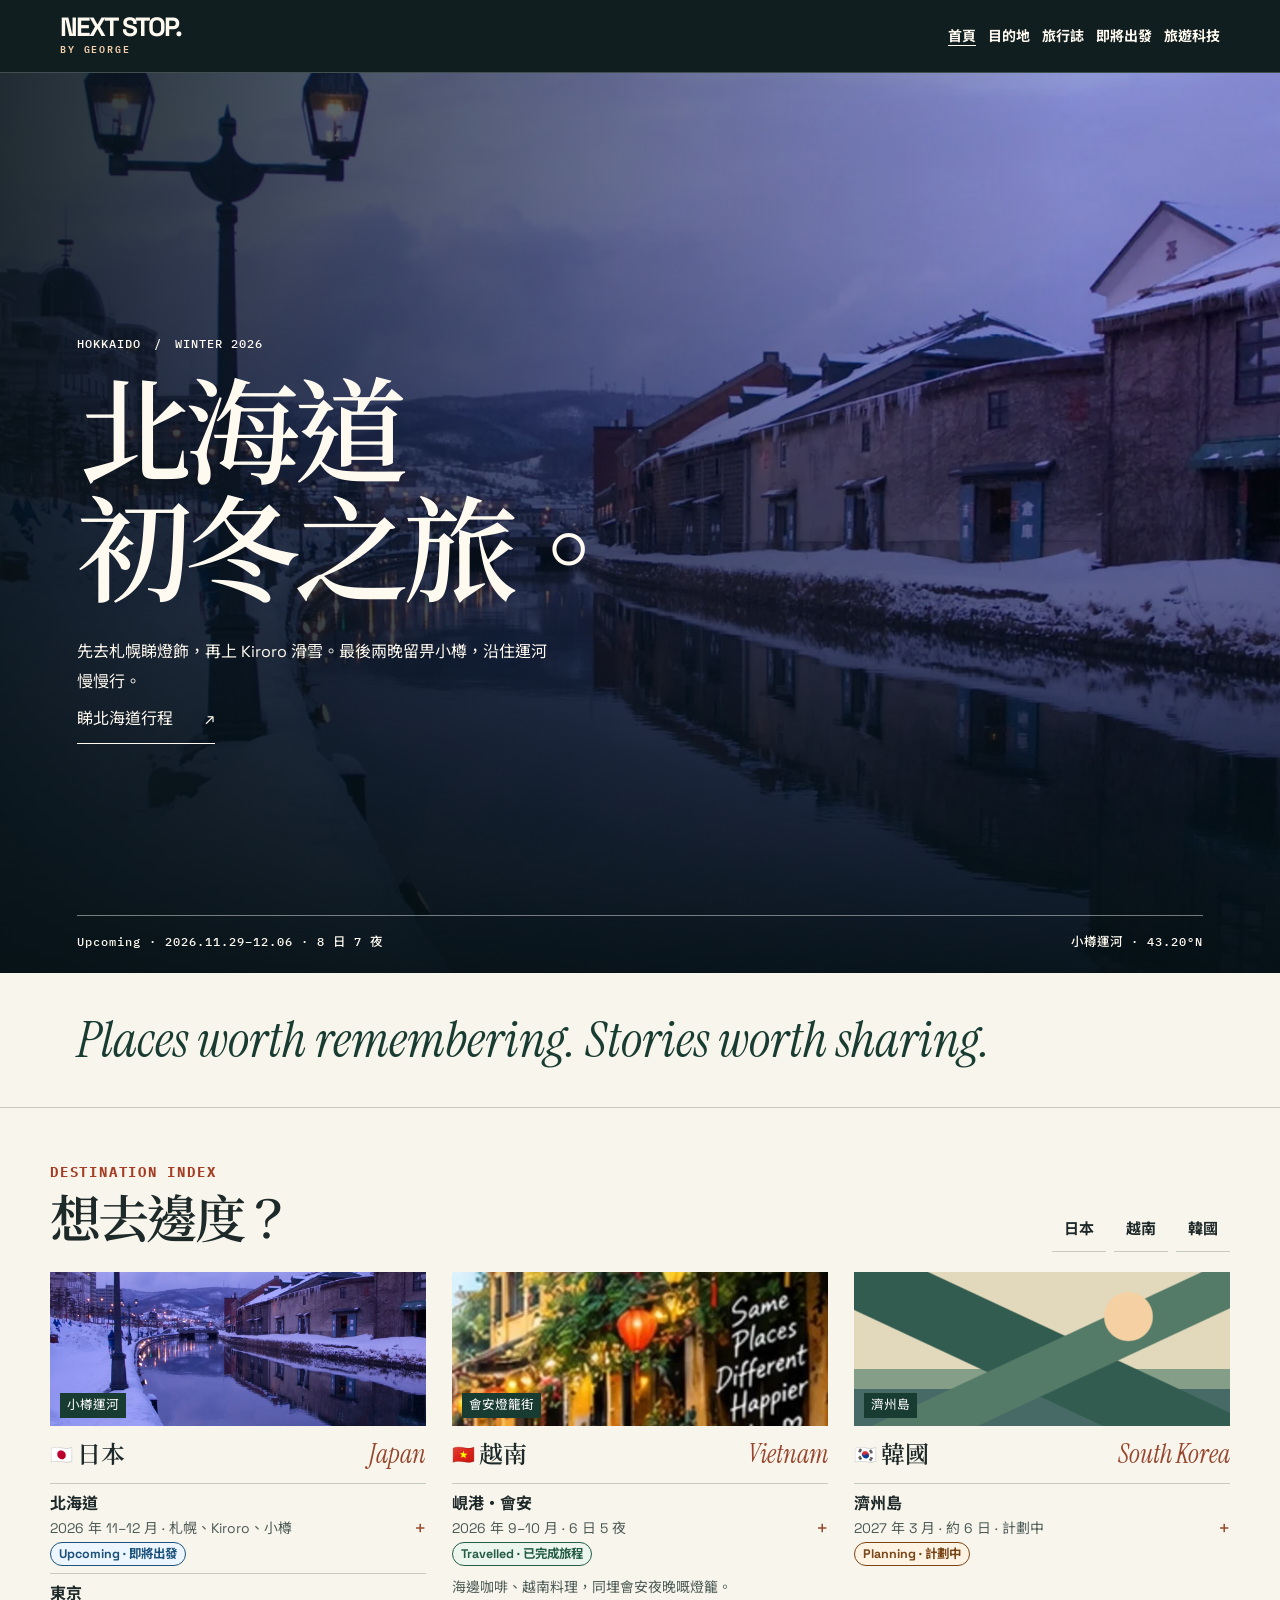
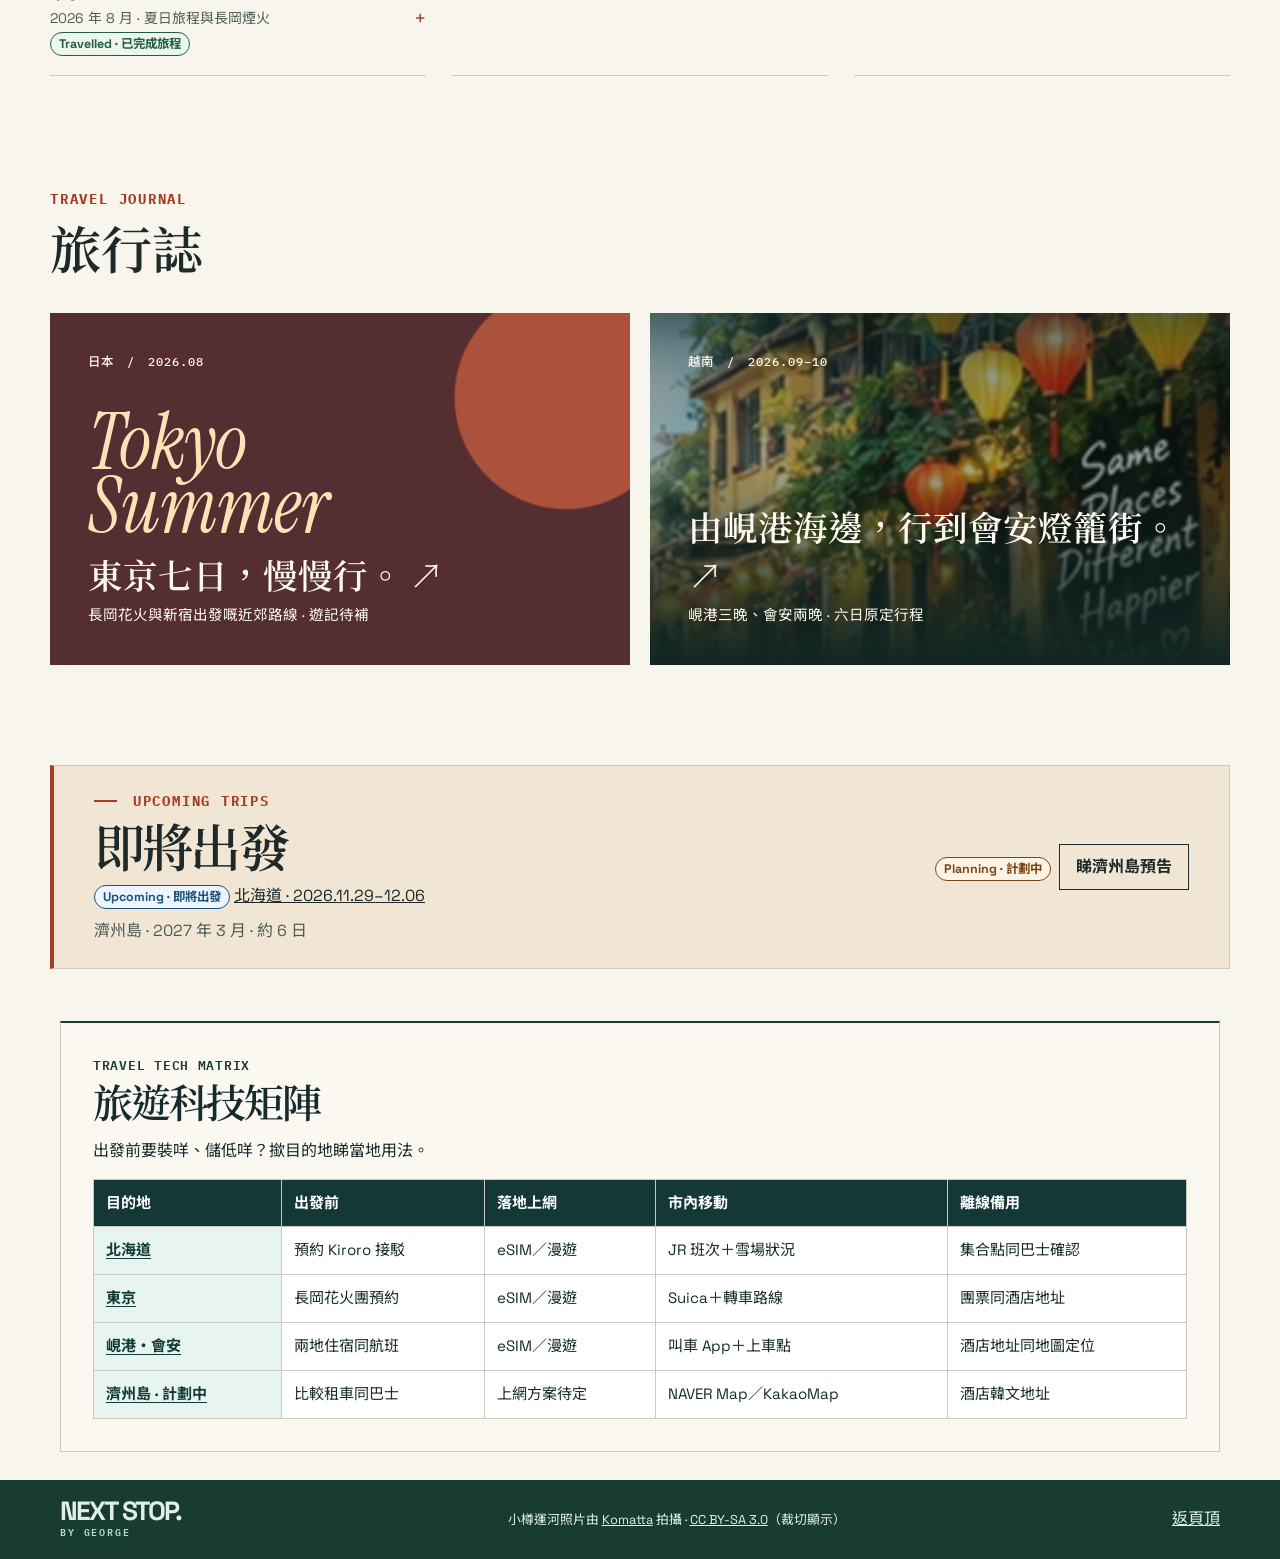
==== commit b0ce720a: "Publish NEXT STOP. / BY GEORGE cinematic journal V3.0" ====
--- a/index.html
+++ b/index.html
@@ -4,10 +4,10 @@
   <meta charset="utf-8">
   <meta name="viewport" content="width=device-width, initial-scale=1">
   <meta name="theme-color" content="#f5f2e9">
-  <title>下一站，出走。｜Next Stop by George</title>
+  <title>Next Stop by George</title>
   <meta name="description" content="香港出發嘅繁體中文旅行誌。跟 George 睇東京、峴港・會安行程，預覽北海道同濟州島旅程，以及各地旅遊科技實用筆記。">
   <link rel="canonical" href="https://geolhc.github.io/travel-george/">
-  <meta property="og:title" content="下一站，出走。｜Next Stop by George">
+  <meta property="og:title" content="Next Stop by George">
   <meta property="og:description" content="香港出發嘅繁體中文旅行誌。跟 George 睇東京、峴港・會安行程，預覽北海道同濟州島旅程，以及各地旅遊科技實用筆記。">
   <meta property="og:url" content="https://geolhc.github.io/travel-george/">
   <meta property="og:site_name" content="Next Stop by George">
@@ -16,7 +16,7 @@
   <meta property="og:image" content="https://geolhc.github.io/travel-george/otaru-canal.webp">
   <meta property="og:image:alt" content="小樽運河初冬景色">
   <meta name="twitter:card" content="summary_large_image">
-  <meta name="twitter:title" content="下一站，出走。｜Next Stop by George">
+  <meta name="twitter:title" content="Next Stop by George">
   <meta name="twitter:description" content="香港出發嘅繁體中文旅行誌。跟 George 睇東京、峴港・會安行程，預覽北海道同濟州島旅程，以及各地旅遊科技實用筆記。">
   <meta name="twitter:image" content="https://geolhc.github.io/travel-george/otaru-canal.webp">
   <link rel="preconnect" href="https://fonts.googleapis.com">
@@ -26,30 +26,28 @@
 <meta name="author" content="George">
   <link href="https://fonts.googleapis.com/css2?family=IBM+Plex+Mono:wght@500;600&amp;family=Instrument+Serif:ital@0;1&amp;family=Noto+Sans+HK:wght@400;600;700&amp;family=Noto+Serif+HK:wght@600;700&amp;family=Space+Grotesk:wght@500;700&amp;display=swap" rel="stylesheet">
   <link rel="stylesheet" href="travel-system.css">
+  <link rel="stylesheet" href="cinematic.css">
 </head>
-<body id="top">
+<body id="top" class="film-home">
   <a class="skip-link" href="#main">跳至主要內容</a>
   <header class="journal-header">
     <div class="frame masthead">
-      <a class="brand" href="./"><strong>下一站，出走。</strong> <span lang="en">Next Stop by George</span></a>
+      <a class="brand" href="./"><strong lang="en">NEXT STOP.</strong> <span lang="en">BY GEORGE</span></a>
       <nav aria-label="主選單"><a href="./" aria-current="page">首頁</a><a href="#destinations">目的地</a><a href="#journal">旅行誌</a><a href="#next">即將出發</a><a href="#tech-matrix">旅遊科技</a></nav>
     </div>
   </header>
   <main id="main">
-    <section class="frame cover" aria-labelledby="cover-title">
-      <div class="cover-copy">
-        <p class="eyebrow"><span class="accent-rule"></span> 冬季封面　/　HOKKAIDO</p>
-        <h1 id="cover-title">北海道<span>初冬之旅</span></h1>
-        <p class="cover-english" lang="en">First snow in Hokkaido</p>
-        <p class="cover-route">札幌 <span>／</span> Kiroro <span>／</span> 小樽</p>
-        <p class="cover-deck">先去札幌睇燈飾，再上 Kiroro 滑雪。最後留兩晚畀小樽，沿住運河慢慢行。</p>
-        <div class="cover-actions"><a class="button" href="hokkaido.html">睇北海道行程</a><span>2026.11.29–12.06 · 8 日 7 夜</span></div>
+    <section class="film-cover" aria-labelledby="cover-title">
+      <img class="film-still" src="otaru-canal.webp" width="1200" height="1800" fetchpriority="high" alt="黃昏嘅小樽運河，倉庫倒映喺水面">
+      <div class="film-lead">
+        <p class="film-meta" lang="en">HOKKAIDO　/　WINTER 2026</p>
+        <h1 id="cover-title">北海道<span>初冬之旅。</span></h1>
+        <p>先去札幌睇燈飾，再上 Kiroro 滑雪。最後兩晚留畀小樽，沿住運河慢慢行。</p>
+        <a class="film-link" href="hokkaido.html">睇北海道行程 <span aria-hidden="true">↗</span></a>
       </div>
-      <figure class="cover-photo">
-        <img src="otaru-canal.webp" alt="初冬黃昏的小樽運河，石造倉庫倒映在水面" width="1200" height="1800" fetchpriority="high">
-        <figcaption>小樽運河 <span lang="en">OTARU CANAL · 43.20°N</span></figcaption>
-      </figure>
+      <div class="film-foot"><span>Upcoming · 2026.11.29–12.06 · 8 日 7 夜</span><span>小樽運河 · 43.20°N</span></div>
     </section>
+    <p class="film-tagline" lang="en">Places worth remembering. Stories worth sharing.</p>
     <section class="frame directory" id="destinations" aria-labelledby="destination-title">
       <div class="section-top">
         <div><p class="eyebrow">DESTINATION INDEX</p><h2 id="destination-title">想去邊度？</h2></div>
@@ -77,25 +75,20 @@
         </section>
       </div>
     </section>
-    <section class="dispatch" id="journal" aria-labelledby="dispatch-title">
-      <div class="frame dispatch-inner">
-        <figure class="postcard"><img src="hoi-an-lanterns.webp" alt="原行程圖中的會安燈籠街插畫" width="480" height="469" loading="lazy"></figure>
-        <div class="dispatch-copy">
-          <p class="eyebrow">TRAVEL JOURNAL · VIETNAM · 27 SEP — 02 OCT 2026</p>
-          <h2 id="dispatch-title">由峴港海邊，<br>行到會安燈籠街。</h2>
-          <p>峴港住三晚，會安住兩晚。巴拿山留一日，古城留到天黑。六日行程連餐廳、咖啡、按摩同手信一次收好。</p>
-          <a class="button button-outline" href="da-nang-hoi-an.html">睇峴港・會安行程</a>
-          <p><a href="archive.html#tokyo">睇東京行程</a> <small>· 遊記待補</small></p>
-        </div>
+    <section class="frame film-chapters" id="journal" aria-labelledby="dispatch-title">
+      <p class="eyebrow" lang="en">TRAVEL JOURNAL</p><h2 id="dispatch-title">旅行誌</h2>
+      <div class="chapter-pair">
+        <a class="chapter-entry summer-print" href="archive.html#tokyo">
+          <small>日本　/　2026.08</small><em lang="en">Tokyo<br>Summer</em>
+          <strong>東京七日，慢慢行。 ↗</strong><span>長岡花火與新宿出發嘅近郊路線 · 遊記待補</span>
+        </a>
+        <a class="chapter-entry lantern-print" href="da-nang-hoi-an.html">
+          <img src="hoi-an-lanterns.webp" width="480" height="469" loading="lazy" alt="原行程圖嘅會安燈籠街插畫">
+          <small>越南　/　2026.09–10</small><strong>由峴港海邊，行到會安燈籠街。 ↗</strong>
+          <span>峴港三晚、會安兩晚 · 六日原定行程</span>
+        </a>
       </div>
     </section>
-    <section class="trip-shell tech-matrix" id="tech-matrix" aria-labelledby="matrix-heading">
-  <p class="matrix-label" lang="en">TRAVEL TECH MATRIX</p><h2 id="matrix-heading">旅遊科技矩陣</h2>
-  <p id="matrix-note">出發前要裝咩、儲低咩？撳目的地睇當地用法。</p>
-  <div class="matrix-scroll" role="region" aria-labelledby="matrix-heading" tabindex="0">
-    <table aria-describedby="matrix-note"><thead><tr><th scope="col">目的地</th><th scope="col">出發前</th><th scope="col">落地上網</th><th scope="col">市內移動</th><th scope="col">離線備用</th></tr></thead><tbody><tr><th scope="row"><a href="hokkaido.html#travel-tech">北海道</a></th><td>預約 Kiroro 接駁</td><td>eSIM／漫遊</td><td>JR 班次＋雪場狀況</td><td>集合點同巴士確認</td></tr><tr><th scope="row"><a href="archive.html#travel-tech">東京</a></th><td>長岡花火團預約</td><td>eSIM／漫遊</td><td>Suica＋轉車路線</td><td>團票同酒店地址</td></tr><tr><th scope="row"><a href="da-nang-hoi-an.html#travel-tech">峴港・會安</a></th><td>兩地住宿同航班</td><td>eSIM／漫遊</td><td>叫車 App＋上車點</td><td>酒店地址同地圖定位</td></tr><tr><th scope="row"><a href="jeju.html#travel-tech">濟州島 · 計劃中</a></th><td>比較租車同巴士</td><td>上網方案待定</td><td>NAVER Map／KakaoMap</td><td>酒店韓文地址</td></tr></tbody></table>
-  </div>
-</section>
     <section class="frame next-stop" id="next" aria-labelledby="next-title">
       <div>
         <p class="eyebrow"><span class="accent-rule"></span> UPCOMING TRIPS</p>
@@ -105,9 +98,16 @@
       </div>
       <div class="upcoming-links"><span class="travel-badge travel-badge--planning"><span lang="en">Planning</span> · 計劃中</span> <a class="button button-outline" href="jeju.html">睇濟州島預告</a></div>
     </section>
+    <section class="trip-shell tech-matrix" id="tech-matrix" aria-labelledby="matrix-heading">
+  <p class="matrix-label" lang="en">TRAVEL TECH MATRIX</p><h2 id="matrix-heading">旅遊科技矩陣</h2>
+  <p id="matrix-note">出發前要裝咩、儲低咩？撳目的地睇當地用法。</p>
+  <div class="matrix-scroll" role="region" aria-labelledby="matrix-heading" tabindex="0">
+    <table aria-describedby="matrix-note"><thead><tr><th scope="col">目的地</th><th scope="col">出發前</th><th scope="col">落地上網</th><th scope="col">市內移動</th><th scope="col">離線備用</th></tr></thead><tbody><tr><th scope="row"><a href="hokkaido.html#travel-tech">北海道</a></th><td>預約 Kiroro 接駁</td><td>eSIM／漫遊</td><td>JR 班次＋雪場狀況</td><td>集合點同巴士確認</td></tr><tr><th scope="row"><a href="archive.html#travel-tech">東京</a></th><td>長岡花火團預約</td><td>eSIM／漫遊</td><td>Suica＋轉車路線</td><td>團票同酒店地址</td></tr><tr><th scope="row"><a href="da-nang-hoi-an.html#travel-tech">峴港・會安</a></th><td>兩地住宿同航班</td><td>eSIM／漫遊</td><td>叫車 App＋上車點</td><td>酒店地址同地圖定位</td></tr><tr><th scope="row"><a href="jeju.html#travel-tech">濟州島 · 計劃中</a></th><td>比較租車同巴士</td><td>上網方案待定</td><td>NAVER Map／KakaoMap</td><td>酒店韓文地址</td></tr></tbody></table>
+  </div>
+</section>
   </main>
   <footer class="george-footer"><div class="trip-shell footer-inner">
-      <a class="footer-brand" href="./">下一站，出走。<span lang="en">Created by George</span></a>
+      <a class="footer-brand" href="./"><strong lang="en">NEXT STOP.</strong> <span lang="en">BY GEORGE</span></a>
       <small>小樽運河照片由 <a href="https://commons.wikimedia.org/wiki/File:Otaru_Canal_Dusk.jpg">Komatta</a> 拍攝 · <a href="https://creativecommons.org/licenses/by-sa/3.0/">CC BY-SA 3.0</a>（裁切顯示）</small>
       <a href="#top">返頁頂</a>
     </div></footer>
--- a/travel-system.css
+++ b/travel-system.css
@@ -214,7 +214,7 @@
 .day-list, .days { border-left: 1px solid #a5afa1; padding-left: 14px; }
 .day-list > details, .days > .day { position: relative; }
 .day-list > details::before, .days > .day::before { content: ""; position: absolute; left: -19px; top: 20px; width: 7px; height: 7px; border-radius: 50%; background: var(--edition-rust); }
-.day-list summary, .days button { min-height: 48px; }
+.day-list summary, .days summary { min-height: 48px; }
 .george-footer { background: var(--edition-forest); }
 :focus-visible { outline: 3px solid #b76b45; outline-offset: 3px; }
 @media (max-width: 700px) {
@@ -235,3 +235,6 @@
   html { scroll-behavior: auto; }
   *, *::before, *::after { transition-duration: 0s !important; animation-duration: 0s !important; }
 }
+
+.skip-link { position: absolute; top: 8px; left: 8px; z-index: 20; transform: translateY(-180%); padding: 10px 16px; background: #fffdf8; color: #193c32; }
+.skip-link:focus { transform: none; }
--- a/cinematic.css
+++ b/cinematic.css
@@ -0,0 +1,36 @@
+.journal-header .brand,.george-footer .footer-brand {display:inline-flex;flex-direction:column;align-items:flex-start;gap:2px}
+.journal-header .brand strong,.george-footer .footer-brand strong {font:700 1.65rem/.9 "Space Grotesk",sans-serif;letter-spacing:-.075em}
+.journal-header .brand span:last-child,.george-footer .footer-brand span {display:block;font:600 .64rem/1.35 var(--trip-mono);letter-spacing:.18em}
+.film-home .journal-header {background:#111e20;color:#fffaf0;border-color:#405050}
+.film-home .journal-header .brand span:last-child,.film-home .journal-header nav a:hover {color:#f2cfac}
+.film-cover {position:relative;isolation:isolate;display:flex;flex-direction:column;justify-content:flex-end;min-height:100vh;min-height:100svh;background:#111e20;color:#fffaf0;padding:clamp(2rem,7vw,8rem) max(6%,calc((100% - 1160px)/2)) 1.3rem;box-sizing:border-box}
+.film-still,.film-cover::before {position:absolute;inset:0;width:100%;height:100%;z-index:-1}
+.film-still {object-fit:cover;object-position:50% 56%;z-index:-2}
+.film-cover::before {content:"";background:linear-gradient(90deg,rgba(5,17,20,.87),rgba(5,17,20,.18) 84%),linear-gradient(0deg,rgba(5,17,20,.91),transparent 65%)}
+.film-lead {max-width:36rem;margin-block:auto;padding-block:3rem}
+.film-meta,.film-foot,.chapter-label,.chapter-entry small {font:500 .78rem/1.6 var(--trip-mono);letter-spacing:.08em}
+.film-cover h1 {margin:.2em 0;font:600 clamp(4rem,9vw,9rem)/1.03 var(--edition-serif);letter-spacing:-.055em}
+.film-cover h1 span {display:block}
+.film-lead > p:not(.film-meta) {max-width:30em;line-height:1.85}
+.film-link,.film-link:visited {display:inline-flex;align-items:center;gap:2rem;min-height:48px;color:#fffaf0;border-bottom:1px solid currentColor;text-decoration:none}
+.film-foot {display:flex;flex-wrap:wrap;justify-content:space-between;gap:.4rem 2rem;padding-top:1rem;border-top:1px solid #ffffff70}
+.film-tagline {margin:0;padding:2.4rem 6%;border-bottom:1px solid var(--edition-line);font:italic 400 clamp(1.7rem,4vw,3.8rem)/1.12 var(--edition-serif);color:var(--edition-forest)}
+.chapter-label {color:var(--edition-rust)}
+.film-chapters {padding-block:3rem}
+.film-chapters h2 {font:600 clamp(2rem,4vw,4rem)/1.2 var(--edition-serif);margin:.2em 0 .6em}
+.chapter-pair {display:grid;grid-template-columns:repeat(2,minmax(0,1fr));gap:1.2rem}
+.chapter-entry {position:relative;isolation:isolate;display:flex;flex-direction:column;justify-content:flex-end;min-height:22rem;padding:clamp(1.3rem,3vw,3rem);text-decoration:none;color:#fffaf0;overflow:hidden}
+.chapter-entry small {margin-bottom:auto}
+.chapter-entry em {font:italic 400 clamp(3rem,6vw,6rem)/.83 var(--edition-serif);color:#ffe1b7;margin:1rem 0}
+.chapter-entry strong {font:600 clamp(1.35rem,2.7vw,2.2rem)/1.4 var(--edition-serif)}
+.chapter-entry span {font-size:.91rem}
+.summer-print {background:radial-gradient(circle at 89% 24%,#ac513b 0 19%,transparent 19.4%),#542e30}
+.lantern-print {background:#21322d}
+.lantern-print img,.lantern-print::before {position:absolute;inset:0;width:100%;height:100%;object-fit:cover;z-index:-2}
+.lantern-print::before {content:"";z-index:-1;background:linear-gradient(0deg,#112622 1%,transparent 90%),linear-gradient(180deg,#122623b3,transparent 45%)}
+@media(max-width:700px){.chapter-pair{grid-template-columns:1fr}.film-cover::before{background:linear-gradient(0deg,#0c191af5 0%,#102022aa 65%,#10202240)}.chapter-entry{min-height:18rem}}
+@media(min-width:701px) and (prefers-reduced-motion:no-preference){.film-lead{animation:film-enter .8s ease-out both}}
+@media(min-width:701px) and (prefers-reduced-motion:no-preference) and (hover:hover){.chapter-entry strong{transition:transform .2s}.chapter-entry:hover strong{transform:translateX(.2rem)}}
+@keyframes film-enter{from{transform:translateY(.55rem);opacity:.55}to{transform:none;opacity:1}}
+
+@media(prefers-reduced-data:reduce){.film-lead{animation:none}}
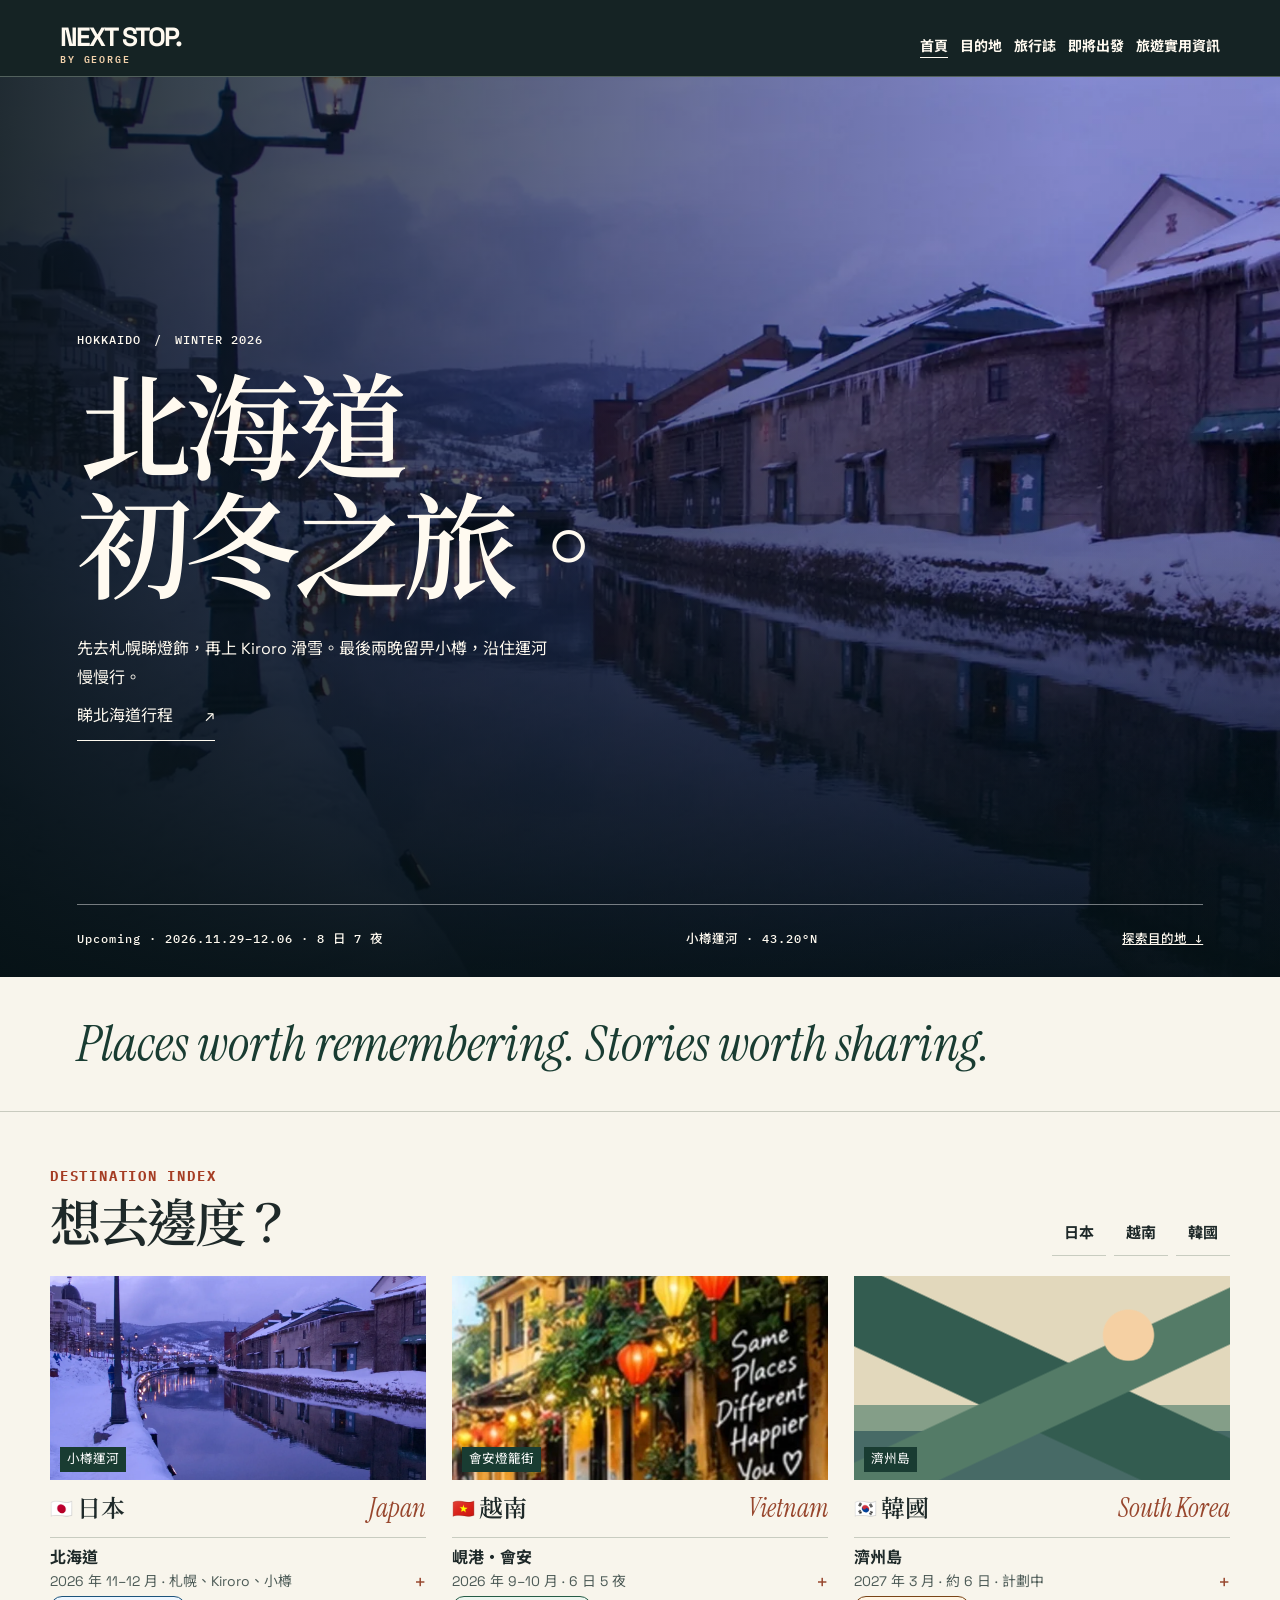
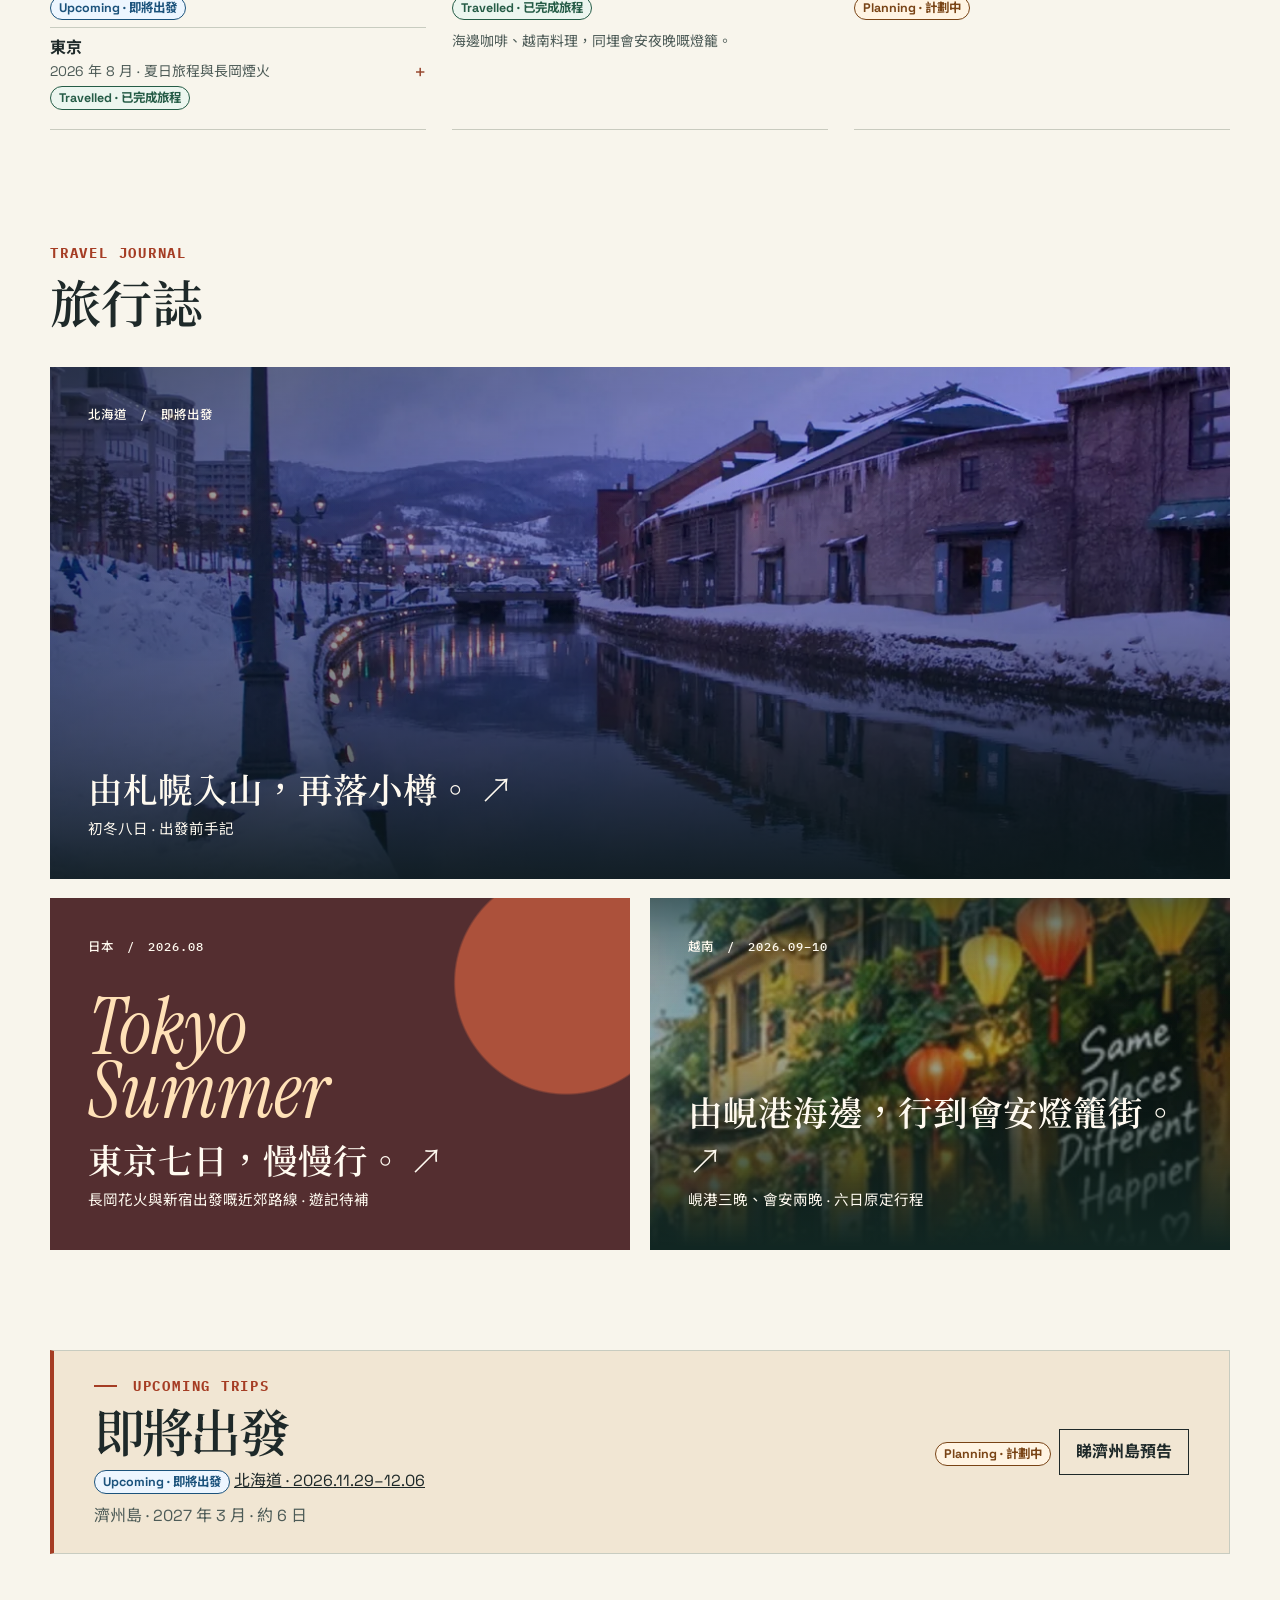
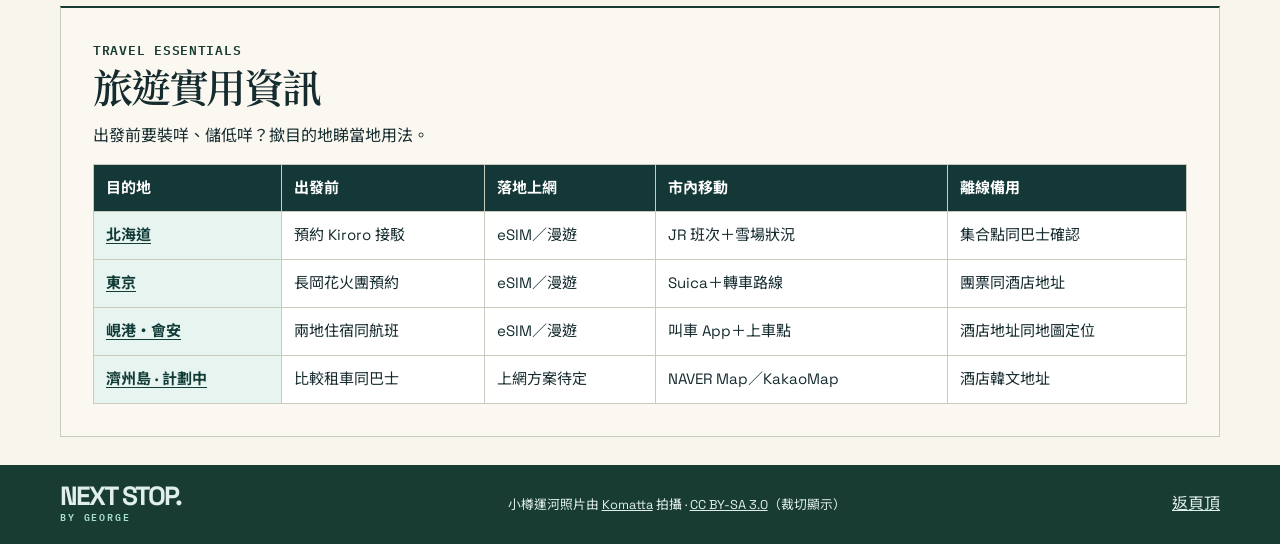
==== commit a947b341: "V3.1 adaptive navigation and cinematic homepage" ====
--- a/index.html
+++ b/index.html
@@ -27,13 +27,15 @@
   <link href="https://fonts.googleapis.com/css2?family=IBM+Plex+Mono:wght@500;600&amp;family=Instrument+Serif:ital@0;1&amp;family=Noto+Sans+HK:wght@400;600;700&amp;family=Noto+Serif+HK:wght@600;700&amp;family=Space+Grotesk:wght@500;700&amp;display=swap" rel="stylesheet">
   <link rel="stylesheet" href="travel-system.css">
   <link rel="stylesheet" href="cinematic.css">
+  <script src="navigation.js" defer></script>
 </head>
 <body id="top" class="film-home">
   <a class="skip-link" href="#main">跳至主要內容</a>
   <header class="journal-header">
     <div class="frame masthead">
       <a class="brand" href="./"><strong lang="en">NEXT STOP.</strong> <span lang="en">BY GEORGE</span></a>
-      <nav aria-label="主選單"><a href="./" aria-current="page">首頁</a><a href="#destinations">目的地</a><a href="#journal">旅行誌</a><a href="#next">即將出發</a><a href="#tech-matrix">旅遊科技</a></nav>
+      <button class="nav-toggle" type="button" aria-expanded="false" aria-controls="site-nav" hidden>選單 <span aria-hidden="true">☰</span></button>
+      <nav id="site-nav" aria-label="主選單"><a href="./" aria-current="page">首頁</a><a href="#destinations">目的地</a><a href="#journal">旅行誌</a><a href="#next">即將出發</a><a href="#tech-matrix">旅遊實用資訊</a></nav>
     </div>
   </header>
   <main id="main">
@@ -45,7 +47,7 @@
         <p>先去札幌睇燈飾，再上 Kiroro 滑雪。最後兩晚留畀小樽，沿住運河慢慢行。</p>
         <a class="film-link" href="hokkaido.html">睇北海道行程 <span aria-hidden="true">↗</span></a>
       </div>
-      <div class="film-foot"><span>Upcoming · 2026.11.29–12.06 · 8 日 7 夜</span><span>小樽運河 · 43.20°N</span></div>
+      <div class="film-foot"><span>Upcoming · 2026.11.29–12.06 · 8 日 7 夜</span><span>小樽運河 · 43.20°N</span><a class="scroll-cue" href="#destinations">探索目的地 ↓</a></div>
     </section>
     <p class="film-tagline" lang="en">Places worth remembering. Stories worth sharing.</p>
     <section class="frame directory" id="destinations" aria-labelledby="destination-title">
@@ -78,6 +80,11 @@
     <section class="frame film-chapters" id="journal" aria-labelledby="dispatch-title">
       <p class="eyebrow" lang="en">TRAVEL JOURNAL</p><h2 id="dispatch-title">旅行誌</h2>
       <div class="chapter-pair">
+        <a class="chapter-entry winter-print" href="hokkaido.html">
+          <img src="otaru-canal.webp" width="1200" height="1800" alt="黃昏嘅小樽運河" loading="lazy" decoding="async">
+          <small>北海道　/　即將出發</small><strong>由札幌入山，再落小樽。 ↗</strong>
+          <span>初冬八日 · 出發前手記</span>
+        </a>
         <a class="chapter-entry summer-print" href="archive.html#tokyo">
           <small>日本　/　2026.08</small><em lang="en">Tokyo<br>Summer</em>
           <strong>東京七日，慢慢行。 ↗</strong><span>長岡花火與新宿出發嘅近郊路線 · 遊記待補</span>
@@ -99,7 +106,7 @@
       <div class="upcoming-links"><span class="travel-badge travel-badge--planning"><span lang="en">Planning</span> · 計劃中</span> <a class="button button-outline" href="jeju.html">睇濟州島預告</a></div>
     </section>
     <section class="trip-shell tech-matrix" id="tech-matrix" aria-labelledby="matrix-heading">
-  <p class="matrix-label" lang="en">TRAVEL TECH MATRIX</p><h2 id="matrix-heading">旅遊科技矩陣</h2>
+  <p class="matrix-label" lang="en">TRAVEL ESSENTIALS</p><h2 id="matrix-heading">旅遊實用資訊</h2>
   <p id="matrix-note">出發前要裝咩、儲低咩？撳目的地睇當地用法。</p>
   <div class="matrix-scroll" role="region" aria-labelledby="matrix-heading" tabindex="0">
     <table aria-describedby="matrix-note"><thead><tr><th scope="col">目的地</th><th scope="col">出發前</th><th scope="col">落地上網</th><th scope="col">市內移動</th><th scope="col">離線備用</th></tr></thead><tbody><tr><th scope="row"><a href="hokkaido.html#travel-tech">北海道</a></th><td>預約 Kiroro 接駁</td><td>eSIM／漫遊</td><td>JR 班次＋雪場狀況</td><td>集合點同巴士確認</td></tr><tr><th scope="row"><a href="archive.html#travel-tech">東京</a></th><td>長岡花火團預約</td><td>eSIM／漫遊</td><td>Suica＋轉車路線</td><td>團票同酒店地址</td></tr><tr><th scope="row"><a href="da-nang-hoi-an.html#travel-tech">峴港・會安</a></th><td>兩地住宿同航班</td><td>eSIM／漫遊</td><td>叫車 App＋上車點</td><td>酒店地址同地圖定位</td></tr><tr><th scope="row"><a href="jeju.html#travel-tech">濟州島 · 計劃中</a></th><td>比較租車同巴士</td><td>上網方案待定</td><td>NAVER Map／KakaoMap</td><td>酒店韓文地址</td></tr></tbody></table>
--- a/cinematic.css
+++ b/cinematic.css
@@ -34,3 +34,81 @@
 @keyframes film-enter{from{transform:translateY(.55rem);opacity:.55}to{transform:none;opacity:1}}
 
 @media(prefers-reduced-data:reduce){.film-lead{animation:none}}
+
+/* Keep the masthead in flow. Its top inset scrolls away without resizing the page. */
+.journal-header.nav-ready {
+  position: sticky;
+  top: -16px;
+  z-index: 15;
+  color: #fffaf0;
+  background: #152324;
+  border-bottom: 1px solid #52615d;
+}
+.journal-header.nav-ready .masthead {
+  box-sizing: border-box;
+  min-height: 76px;
+  padding: 16px 0 0;
+  flex-wrap: nowrap;
+}
+.journal-header.nav-ready.compact {
+  background: rgba(17, 30, 32, .96);
+  backdrop-filter: blur(8px);
+}
+.journal-header.nav-ready .brand span:last-child,
+.journal-header.nav-ready nav a:hover { color: #f1d0aa; }
+.journal-header.nav-ready nav a { color: #fffaf0; }
+.journal-header.nav-ready nav a[aria-current] {
+  text-decoration: underline;
+  text-underline-offset: .4em;
+}
+.journal-header.compact .brand { transform: scale(.88); transform-origin: left center; }
+main[id], main [id], main section[id] { scroll-margin-top: 80px; }
+.journal-header .masthead #site-nav[hidden], .nav-toggle[hidden] { display: none; }
+.nav-toggle {
+  min-height: 44px;
+  padding: 0 .8rem;
+  color: inherit;
+  font: inherit;
+  background: transparent;
+  border: 1px solid #778582;
+  border-radius: 3px;
+}
+.scroll-cue { color: inherit; padding: .6em 0; }
+.film-foot { align-items: center; }
+.film-still { object-position: 50% 59%; }
+.country-art { aspect-ratio: 1.85; }
+.chapter-pair { grid-template-columns: repeat(2,minmax(0,1fr)); }
+.winter-print { grid-column: 1 / -1; min-height: clamp(18rem,42vw,32rem); background: #152324; }
+.winter-print img, .winter-print::after {
+  position: absolute; inset: 0; width: 100%; height: 100%; z-index: -2;
+  object-fit: cover; object-position: 50% 58%;
+}
+.winter-print::after {
+  content: ''; z-index: -1;
+  background: linear-gradient(0deg,#0c191aeb,transparent 80%),linear-gradient(160deg,#102022a6,transparent 50%);
+}
+@media (max-width: 700px) {
+  .journal-header.nav-ready { top: 0; }
+  .journal-header.nav-ready .masthead {
+    display: flex; align-items: center; justify-content: space-between;
+    min-height: 60px; padding: 4px 0;
+  }
+  .journal-header.nav-ready .masthead #site-nav {
+    position: absolute; top: 100%; left: 0; right: 0;
+    width: auto; max-height: calc(100svh - 60px); overflow-y: auto;
+    display: grid; grid-template-columns: 1fr; gap: 0;
+    margin: 0; padding: .35rem max(5%,1rem) .7rem;
+    background: #152324; border-bottom: 1px solid #63746b;
+  }
+  .journal-header.nav-ready .masthead #site-nav[hidden] { display: none; }
+  .journal-header.nav-ready .masthead #site-nav a { justify-content: flex-start; min-height: 46px; }
+  .film-cover { padding-inline: 6%; }
+  .film-cover h1 { font-size: clamp(3.4rem,15vw,5.4rem); }
+  .film-still { object-position: 52% 53%; }
+  .film-foot { gap: .3rem 1rem; }
+  .chapter-pair { grid-template-columns: 1fr; }
+}
+@media (prefers-reduced-motion: no-preference) {
+  html {scroll-behavior: smooth;}
+  .journal-header .brand {transition: transform .18s ease;}
+}
